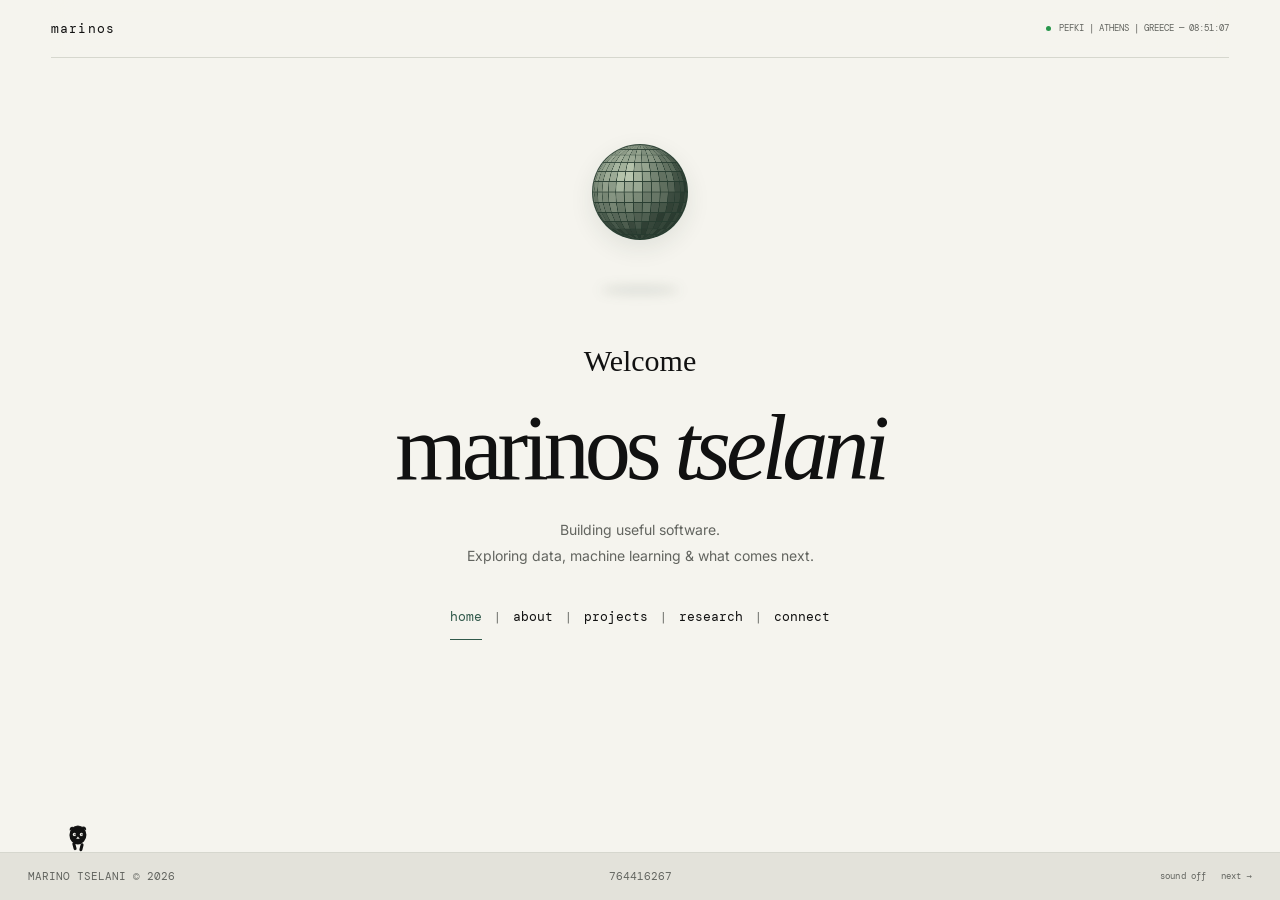
==== index.html @ a71590fc "Publish Marino portfolio website" ====
<!doctype html>
<html lang="en">
  <head>
    <meta charset="UTF-8" />
    <meta name="viewport" content="width=device-width, initial-scale=1.0" />
    <title>Marinos Tselani — Software, Data &amp; AI</title>
    <meta
      name="description"
      content="Marinos Tselani — Informatics and Computer Engineering graduate focused on software, data and AI."
    />

    <!-- External CSS -->
    <link rel="stylesheet" href="style.css" />

    <!-- External JS -->
    <script src="page-data.js" defer></script>
    <script src="page-router.js" defer></script>
    <script src="main.js" defer></script>
    <script src="home-archer.js" defer></script>
    <script src="disco-orb.js" defer></script>
    <script src="visitor-config.js" defer></script>
    <script src="visitor-map.js" defer></script>
    <script src="connect-globe.js" defer></script>
    <script src="globe-merge.js" defer></script>
  </head>

  <body class="welcome-home">
    <a class="skip-link" href="#main">Skip to content</a>
    <div class="page">
      <header class="topbar">
        <a class="logo logo-morph" href="index.html" aria-label="Marinos — home">
          <span class="logo-letters" aria-hidden="true"><span data-letter="m">m</span><span data-letter="a">a</span><span data-letter="r">r</span><span data-letter="i">i</span><span data-letter="n">n</span><span data-letter="o">o</span><span data-letter="s">s</span></span>
        </a>
        <svg class="home-archer" viewBox="0 0 64 58" aria-hidden="true" focusable="false">
          <g class="archer-figure" fill="none" stroke="currentColor" stroke-width="1.4" stroke-linecap="round" stroke-linejoin="round">
            <circle cx="20" cy="10" r="4" />
            <path d="M20 15 L20 34 M20 34 L11 57 M20 34 L29 57" />
            <g class="archer-aim">
              <path d="M20 24 L40 24" />
              <path class="archer-draw-arm" d="M20 23 L28 19 L39 24" />
              <path d="M39 10 Q52 24 39 38" />
              <path class="archer-string" d="M39 10 L39 24 L39 38" />
              <path class="archer-loaded-arrow" stroke-width="1" d="M31 24 H48 M45.5 22.5 L48 24 L45.5 25.5" />
            </g>
          </g>
        </svg>

        <div class="top-meta"><span class="local-time-dot" aria-hidden="true"></span><span>PEFKI | ATHENS | GREECE — <time class="athens-clock" aria-label="Local time in Athens">--:--:--</time></span></div>
      </header>

      <main id="main" class="page-content">
        <section class="welcome" aria-labelledby="welcome-title">
          <div class="welcome-orbit" aria-hidden="true">
            <div class="orb-drift">
              <span class="orb-wave"></span>
              <span class="orb-wave"></span>
              <span class="orb-wave"></span>
              <div class="orb-vibration"><div class="welcome-orb"></div></div>
            </div>
            <div class="orb-shadow"></div>
          </div>
          <p class="welcome-greeting"><span class="visually-hidden">Welcome</span><span class="welcome-word" lang="en" dir="auto" aria-hidden="true">Welcome</span></p>
          <h1 id="welcome-title"><span class="welcome-prefix">i am</span>marinos <em>tselani</em></h1>
          <p class="welcome-intro">Building useful software.<br />Exploring data, machine learning &amp; what comes next.</p>
          <nav class="welcome-links" aria-label="Main navigation">
            <a href="index.html" aria-current="page">home</a>
            <span class="nav-divider" aria-hidden="true">|</span>
            <a href="about.html">about</a>
            <span class="nav-divider" aria-hidden="true">|</span>
            <a href="work.html">projects</a>
            <span class="nav-divider" aria-hidden="true">|</span>
            <a href="research.html">research</a>
            <span class="nav-divider" aria-hidden="true">|</span>
            <a href="contact.html">connect</a>
          </nav>
        </section>
      </main>

      <footer class="site-footer">
        <div class="footer-side">Marino Tselani &copy; 2026</div>


        <div class="walker-track" aria-hidden="true">
          <div class="walker">
            <svg viewBox="0 0 30 30">
              <rect
                class="leg-a"
                x="9"
                y="21"
                width="3"
                height="8"
                rx="1.5"
                fill="var(--fg)"
              />
              <rect
                class="leg-b"
                x="18"
                y="21"
                width="3"
                height="8"
                rx="1.5"
                fill="var(--fg)"
              />
              <ellipse cx="15" cy="12.5" rx="8.5" ry="9.5" fill="var(--fg)" />
              <path d="M6.8 8 C6.2 4.8 9.2 2.8 12.2 5.4 Z" fill="var(--fg)" />
              <path
                d="M23.2 8 C23.8 4.8 20.8 2.8 17.8 5.4 Z"
                fill="var(--fg)"
              />
              <circle cx="11.5" cy="12" r="1.7" fill="var(--bg)" />
              <circle cx="18.5" cy="12" r="1.7" fill="var(--bg)" />
              <circle cx="11.5" cy="12" r=".65" fill="var(--fg)" />
              <circle cx="18.5" cy="12" r=".65" fill="var(--fg)" />
              <path d="M15 14 l-1.8 2.4 h3.6 z" fill="var(--bg)" />
            </svg>
          </div>
        </div>
      </footer>
    </div>
    <svg class="archer-flight" aria-hidden="true" focusable="false">
      <g class="archer-projectile" fill="none" stroke="currentColor" stroke-width=".85" stroke-linecap="round" stroke-linejoin="round" opacity="0">
        <path d="M-13 0 H0 M-3 -1.8 L0 0 L-3 1.8" />
      </g>
    </svg>
  </body>
</html>
---- style.css ----
@import url("https://fonts.googleapis.com/css2?family=DM+Mono:wght@300;400;500&family=Inter:wght@400;500;600&display=swap");

:root {
  --bg: #f5f5f1;
  --fg: #111;
  --muted: #777;
  --line: #d9d9d2;
  --accent: #111;
  --serif: Georgia, "Times New Roman", serif;
  --mono: "DM Mono", monospace;
  --sans: Inter, Arial, sans-serif;
}

* {
  box-sizing: border-box;
}
html {
  scroll-behavior: smooth;
}
body {
  margin: 0;
  background: var(--bg);
  color: var(--fg);
  font-family: var(--sans);
  font-size: 14px;
  line-height: 1.5;
  padding-bottom: 58px;
}
a {
  color: inherit;
  text-decoration: none;
}
button,
input {
  font: inherit;
}

.page {
  width: min(1440px, 100%);
  margin: auto;
  padding: 0 28px;
}

/* ---------- TOP BAR ---------- */
.topbar {
  position: sticky;
  top: 0;
  z-index: 20;
  display: grid;
  grid-template-columns: 1fr auto 1fr;
  align-items: center;
  min-height: 50px;
  border-bottom: 1px solid var(--line);
  background: rgba(245, 245, 241, 0.9);
  backdrop-filter: blur(12px);
}
.logo {
  font-family: var(--mono);
  font-size: 13px;
  letter-spacing: 0.08em;
  text-transform: lowercase;
}
.nav {
  display: flex;
  gap: 22px;
  justify-content: center;
}
.nav a {
  font-family: var(--mono);
  font-size: 11px;
  text-transform: lowercase;
  color: var(--muted);
  transition: color 0.2s ease;
}
.nav a:hover {
  color: var(--fg);
}
.top-meta {
  justify-self: end;
  font-family: var(--mono);
  font-size: 10px;
  color: var(--muted);
  text-transform: uppercase;
}

/* ---------- HOME / HERO ---------- */
.home {
  min-height: auto;
  display: grid;
  grid-template-rows: auto auto;
  padding-top: 40px;
  padding-bottom: 20px;
}
.hero {
  display: flex;
  flex-direction: column;
  justify-content: center;
  min-height: 38vh;
}
.kicker {
  font-family: var(--mono);
  font-size: 10px;
  text-transform: uppercase;
  letter-spacing: 0.12em;
  color: var(--muted);
  margin-bottom: 16px;
}
.hero h1 {
  margin: 0;
  font-family: var(--serif);
  font-size: clamp(48px, 8vw, 110px);
  line-height: 0.85;
  font-weight: 400;
  letter-spacing: -0.06em;
  max-width: 1000px;
}
.hero h1 span {
  display: block;
  font-style: italic;
  margin-left: 6vw;
}
.hero-bottom {
  display: grid;
  grid-template-columns: 1fr 1fr 1fr;
  gap: 20px;
  border-top: 1px solid var(--line);
  margin-top: 30px;
  padding-top: 12px;
}
.meta-label {
  display: block;
  font-family: var(--mono);
  font-size: 9px;
  text-transform: uppercase;
  color: var(--muted);
  margin-bottom: 4px;
}
.meta-value {
  font-size: 12px;
}

/* ---------- TICKER ---------- */
.ticker {
  overflow: hidden;
  border-top: 1px solid var(--line);
  border-bottom: 1px solid var(--line);
  white-space: nowrap;
}
.ticker-track {
  display: inline-flex;
  gap: 50px;
  padding: 8px 0;
  min-width: max-content;
  animation: ticker 28s linear infinite;
}
.ticker span {
  font-family: var(--mono);
  font-size: 10px;
  text-transform: uppercase;
  color: var(--muted);
}
@keyframes ticker {
  from {
    transform: translateX(0);
  }
  to {
    transform: translateX(-50%);
  }
}

/* ---------- SECTIONS ---------- */
section {
  border-bottom: 1px solid var(--line);
  padding: 50px 0;
}
.section-grid {
  display: grid;
  grid-template-columns: 140px 1fr;
  gap: 30px;
}
.section-index {
  font-family: var(--mono);
  font-size: 10px;
  color: var(--muted);
  text-transform: uppercase;
  position: sticky;
  top: 70px;
  align-self: start;
}
.section-title {
  margin: 0 0 30px;
  font-family: var(--serif);
  font-size: clamp(36px, 5vw, 64px);
  line-height: 0.95;
  font-weight: 400;
  letter-spacing: -0.04em;
}
.intro {
  max-width: 720px;
  font-size: 18px;
  line-height: 1.4;
}
.intro em {
  font-family: var(--serif);
}

/* ---------- ABOUT ---------- */
.about-copy {
  display: grid;
  grid-template-columns: 1.4fr 0.6fr;
  gap: 40px;
}
.about-copy p {
  margin: 0 0 16px;
  font-size: 15px;
  max-width: 650px;
}
.info-list {
  border-top: 1px solid var(--line);
}
.info-row {
  display: grid;
  grid-template-columns: 90px 1fr;
  gap: 15px;
  padding: 8px 0;
  border-bottom: 1px solid var(--line);
}
.info-row span:first-child {
  font-family: var(--mono);
  font-size: 10px;
  text-transform: uppercase;
  color: var(--muted);
}

/* ---------- PROJECTS ---------- */
.project-list {
  border-top: 1px solid var(--line);
}
.project {
  position: relative;
  display: grid;
  grid-template-columns: 50px 1fr 180px;
  gap: 15px;
  align-items: start;
  padding: 14px 0;
  border-bottom: 1px solid var(--line);
  transition: padding 0.25s ease;
}
.project:hover {
  padding-left: 10px;
  padding-right: 10px;
}
.project-number {
  font-family: var(--mono);
  font-size: 10px;
  color: var(--muted);
}
.project h3 {
  margin: 0 0 4px;
  font-family: var(--serif);
  font-size: 20px;
  font-weight: 400;
  letter-spacing: -0.01em;
}
.project p {
  margin: 0;
  max-width: 650px;
  color: var(--muted);
  font-size: 13px;
}
.project-tech {
  justify-self: end;
  font-family: var(--mono);
  font-size: 9px;
  line-height: 1.7;
  text-align: right;
  text-transform: uppercase;
  color: var(--muted);
}
.project-arrow {
  position: absolute;
  right: 0;
  top: 14px;
  opacity: 0;
  transform: translateX(-8px);
  transition: 0.25s ease;
}
.project:hover .project-arrow {
  opacity: 1;
  transform: translateX(0);
}

/* ---------- EXPERIENCE ---------- */
.timeline {
  border-top: 1px solid var(--line);
}
.job {
  display: grid;
  grid-template-columns: 130px 1fr;
  gap: 20px;
  padding: 16px 0;
  border-bottom: 1px solid var(--line);
}
.job-date {
  font-family: var(--mono);
  font-size: 10px;
  color: var(--muted);
}
.job h3 {
  margin: 0 0 2px;
  font-family: var(--serif);
  font-weight: 400;
  font-size: 20px;
}
.job .org {
  font-family: var(--mono);
  font-size: 10px;
  color: var(--muted);
  text-transform: uppercase;
}
.job p {
  margin: 6px 0 0;
  max-width: 650px;
  color: var(--muted);
  font-size: 13px;
}

/* ---------- RESEARCH ---------- */
.research {
  display: grid;
  grid-template-columns: 1fr 1fr;
  gap: 30px;
}
.big-quote {
  font-family: var(--serif);
  font-size: 24px;
  line-height: 1.2;
  letter-spacing: -0.02em;
}
.research p {
  color: var(--muted);
  max-width: 600px;
  margin-top: 0;
  font-size: 13px;
}
.paper {
  margin-top: 20px;
  padding-top: 12px;
  border-top: 1px solid var(--line);
}
.paper-title {
  font-family: var(--serif);
  font-size: 18px;
}
.paper-link {
  display: inline-block;
  margin-top: 8px;
  font-family: var(--mono);
  font-size: 10px;
  text-transform: uppercase;
  border-bottom: 1px solid var(--fg);
}

/* ---------- CONNECT ---------- */
.connect {
  min-height: auto;
  padding-top: 60px;
  padding-bottom: 40px;
  display: flex;
  flex-direction: column;
  justify-content: space-between;
}
.connect-title {
  font-family: var(--serif);
  font-size: clamp(48px, 8vw, 95px);
  line-height: 0.85;
  letter-spacing: -0.06em;
  font-weight: 400;
  max-width: 1000px;
  margin-bottom: 30px;
}
.connect-title em {
  display: block;
  margin-left: 6vw;
}
.links {
  display: flex;
  flex-wrap: wrap;
  gap: 20px;
  border-top: 1px solid var(--line);
  padding-top: 14px;
}
.links a {
  font-family: var(--mono);
  font-size: 11px;
  text-transform: uppercase;
  border-bottom: 1px solid transparent;
}
.links a:hover {
  border-color: var(--fg);
}

/* ---------- FOOTER ---------- */
footer {
  display: grid;
  grid-template-columns: 1fr 1fr 1fr;
  padding: 12px 0 20px;
  font-family: var(--mono);
  font-size: 9px;
  color: var(--muted);
  text-transform: uppercase;
}
footer div:nth-child(2) {
  text-align: center;
}
footer div:last-child {
  text-align: right;
}

/* ---------- FIXED WALKER FOOTER ---------- */
.site-footer {
  position: fixed;
  left: 0;
  right: 0;
  bottom: 0;
  z-index: 50;
  height: 50px;
  background: rgba(245, 245, 241, 0.94);
  backdrop-filter: blur(12px);
  border-top: 1px solid var(--line);
  display: grid;
  grid-template-columns: 1fr 1fr 1fr;
  align-items: center;
  padding: 0 28px;
  overflow: hidden;
}

.footer-side {
  font-family: var(--mono);
  font-size: 9px;
  color: var(--muted);
  text-transform: uppercase;
}
.footer-side.center {
  text-align: center;
}
.footer-side.right {
  text-align: right;
}

.walker-track {
  position: absolute;
  left: 0;
  right: 0;
  bottom: 0;
  height: 25px;
  pointer-events: none;
  overflow: hidden;
}

.walker {
  position: absolute;
  left: -45px;
  bottom: 1px;
  width: 26px;
  height: 26px;
  animation: walkAcross 26s linear infinite;
}

.walker svg {
  width: 100%;
  height: 100%;
  display: block;
  overflow: visible;
  transform-origin: 50% 100%;
  animation: walkerBob 1.52s ease-in-out infinite;
}

.walker .leg-a,
.walker .leg-b {
  transform-box: view-box;
  animation: walkerStride 1.52s cubic-bezier(.45, 0, .55, 1) infinite;
}
.walker .leg-a {
  transform-origin: 10.5px 21px;
}
.walker .leg-b {
  transform-origin: 19.5px 21px;
  animation-delay: -.76s;
}

@keyframes walkAcross {
  from { transform: translateX(0); }
  to { transform: translateX(calc(100vw + 80px)); }
}

/* Two soft rises per stride, with a little weight shifting between feet. */
@keyframes walkerBob {
  0%, 100% { transform: translateY(0) rotate(-1.5deg); }
  25% { transform: translateY(-.8px) rotate(0deg); }
  50% { transform: translateY(0) rotate(1.5deg); }
  75% { transform: translateY(-.8px) rotate(0deg); }
}

/* The returning foot lifts slightly; both legs meet the loop seamlessly. */
@keyframes walkerStride {
  0%, 100% { transform: translateY(0) rotate(-18deg); }
  25% { transform: translateY(0) rotate(0deg); }
  50% { transform: translateY(0) rotate(18deg); }
  75% { transform: translateY(-1.3px) rotate(0deg); }
}
/* ---------- REVEAL ---------- */
.js-reveal .reveal {
  opacity: 0;
  transform: translateY(20px);
  transition:
    opacity 0.6s ease,
    transform 0.6s ease;
}
.js-reveal .reveal.visible {
  opacity: 1;
  transform: none;
}

/* ---------- MOBILE RESPONSIVE ---------- */
@media (max-width: 800px) {
  body {
    padding-bottom: 60px;
  }
  .site-footer {
    height: 60px;
    padding: 0 18px;
    grid-template-columns: 1fr 1fr;
  }
  .footer-side.center {
    display: none;
  }
  .footer-side.right {
    text-align: right;
  }
  .walker-track {
    height: 24px;
  }
  .page {
    padding: 0 18px;
  }
  .topbar {
    grid-template-columns: 1fr auto;
  }
  .nav {
    display: none;
    position: absolute;
    top: 50px;
    left: 0;
    right: 0;
    background: var(--bg);
    border-bottom: 1px solid var(--line);
    padding: 16px;
    flex-direction: column;
    gap: 12px;
  }
  .nav.open {
    display: flex;
  }
  .top-meta {
    display: none;
  }
  .menu {
    display: block;
    border: 0;
    background: none;
    font-family: var(--mono);
    font-size: 14px;
  }
  .hero h1 {
    font-size: clamp(48px, 14vw, 80px);
  }
  .hero h1 span {
    margin-left: 8vw;
  }
  .hero-bottom {
    grid-template-columns: 1fr;
    gap: 12px;
  }
  section {
    padding: 40px 0;
  }
  .section-grid {
    grid-template-columns: 1fr;
    gap: 20px;
  }
  .section-index {
    position: static;
  }
  .section-title {
    margin-bottom: 25px;
  }
  .about-copy,
  .research {
    grid-template-columns: 1fr;
    gap: 25px;
  }
  .project {
    grid-template-columns: 35px 1fr;
  }
  .project-tech {
    grid-column: 2;
    justify-self: start;
    text-align: left;
  }
  .project-arrow {
    display: none;
  }
  .job {
    grid-template-columns: 1fr;
    gap: 6px;
  }
  .connect-title {
    font-size: clamp(48px, 14vw, 80px);
  }
  footer {
    grid-template-columns: 1fr;
    gap: 6px;
  }
  footer div {
    text-align: left !important;
  }
}

@media (min-width: 801px) {
  .menu {
    display: none;
  }
}

/* Editorial refinement */
:root { --bg: #f5f4ee; --muted: #62645f; --line: #d6d7ce; --accent: #31594b; }
::selection { background: #cbdac5; color: #111; }
:focus-visible { outline: 2px solid var(--accent); outline-offset: 5px; }
.skip-link { position: fixed; top: -80px; left: 20px; z-index: 100; padding: 12px; background: var(--fg); color: var(--bg); }
.skip-link:focus { top: 12px; }
.page { padding-inline: clamp(20px, 4vw, 64px); }
.topbar { min-height: 58px; background: rgba(245,244,238,.95); }
.nav a { padding-block: 14px; position: relative; }
.nav a[aria-current="page"] { color: var(--fg); }
.nav a[aria-current="page"]::after { content: ''; position: absolute; height: 3px; width: 3px; border-radius: 50%; background: var(--accent); bottom: 8px; left: 50%; }
section { scroll-margin-top: 82px; padding-block: 88px; }
.home { padding-block: 56px 30px; }
.hero { position: relative; min-height: 430px; padding-bottom: 25px; }
.hero h1 { font-size: clamp(80px, 11vw, 154px); line-height: .89; }
.hero h1 span { margin-top: 7px; }
.kicker { margin-bottom: 34px; }
.hero-note { position: absolute; right: 0; bottom: 28px; width: 32%; }
.availability { font: 10px var(--mono); text-transform: uppercase; letter-spacing: .05em; }
.availability i { display: inline-block; width: 6px; height: 6px; background: var(--accent); border-radius: 50%; margin-right: 7px; }
.hero-note p { font-size: clamp(18px, 2vw, 26px); line-height: 1.35; letter-spacing: -.04em; }
.hero-actions { display: flex; flex-wrap: wrap; gap: 16px; font: 10px var(--mono); }
.hero-actions a { border-bottom: 1px solid var(--line); padding-block: 8px; }
.hero-actions a:hover { border-color: var(--fg); }
.hero-bottom { margin-top: 12px; padding-top: 20px; }
.ticker-track { gap: 0; }
.ticker-track span { padding-right: 50px; }
.section-grid { grid-template-columns: 160px minmax(0,1fr); gap: 32px; }
.section-index { top: 95px; }
.section-title { font-size: clamp(44px, 6vw, 80px); margin-bottom: 40px; }
.about-copy { grid-template-columns: minmax(0,1.3fr) minmax(0,.7fr); }
.about-copy p.intro { font-size: 21px; line-height: 1.5; }
.about-copy p:not(.intro) { color: var(--muted); line-height: 1.8; }
.info-row { padding-block: 13px; font-size: 12px; }
.project { grid-template-columns: 36px minmax(0,1fr) 135px; padding-block: 27px; gap: 20px; transition: background .25s; }
.project:hover { padding: 27px 0; background: #eeeee5; }
.project h3 { font-family: var(--serif); font-size: clamp(24px, 2.6vw, 34px); font-weight: 400; line-height: 1.15; margin: 0 0 14px; letter-spacing: -.025em; }
.project p { color: var(--muted); font-size: 14px; line-height: 1.7; max-width: 540px; margin: 0; }
.project-tech { font: 10px/1.9 var(--mono); color: var(--muted); }
.repo-label { display: block; margin-top: 10px; color: var(--accent); font: 10px var(--mono); letter-spacing: 0; }
.big-quote { font-size: clamp(28px,3.2vw,42px); max-width: 450px; }
.research p { font-size: 14px; line-height: 1.8; }
.job { padding-block: 25px; }
.job h3 { font-size: 26px; }
.connect { padding-block: 75px 65px; }
.connect .section-index { position: static; margin-bottom: 36px; }
.connect-title { font-size: clamp(80px,12vw,160px); }
.links a { padding-block: 10px; }
.site-footer { height: 48px; padding: 0 28px; background: #e3e2da; }
body { padding-bottom: 48px; }
@media (max-width: 1000px) {
 .section-grid { grid-template-columns: 110px minmax(0,1fr); }
 .hero-note { width: 34%; }
 .top-meta { font-size: 8px; }
}
@media (max-width: 800px) {
 .nav { top: 58px; padding: 12px 20px; box-shadow: 0 18px 24px #1111110a; gap: 0; }
 .nav a { padding-block: 14px; }
 .nav a[aria-current="page"]::after { left: auto; right: 0; bottom: 50%; }
 .menu { min-width: 44px; min-height: 44px; cursor: pointer; }
 .home { padding-top: 34px; }
 .hero { min-height: 0; }
 .hero h1 { font-size: clamp(72px,16vw,120px); }
 .kicker { font-size: 9px; max-width: 270px; line-height: 1.8; margin-bottom: 24px; }
 .hero-note { position: static; width: 100%; margin-top: 38px; }
 .hero-note p { font-size: 22px; }
 .hero-note p br { display: none; }
 .hero-actions { gap: 24px; }
 .hero-bottom { grid-template-columns: 1fr 1fr; gap: 20px; }
 .hero-bottom > div:last-child { grid-column: 1 / -1; }
 section { padding-block: 56px; }
 .section-grid, .about-copy { grid-template-columns: minmax(0,1fr); }
 .section-grid { gap: 26px; }
 .project { grid-template-columns: 24px minmax(0,1fr); gap: 12px; }
 .project-tech { grid-column: 2; line-height: 1.8; }
 .project-tech br { display: none; }
 .project-tech br::after { content: ' / '; }
 .project-tech { display: flex; flex-wrap: wrap; gap: 6px 12px; }
 .site-footer { padding-inline: 20px; }
 .site-footer .footer-side.right { text-align: right !important; }
}
@media (prefers-reduced-motion: reduce) {
 html { scroll-behavior: auto; }
 *, *::before, *::after { animation: none !important; transition: none !important; }
 .js-reveal .reveal { opacity: 1; transform: none; }
 .walker { left: 46%; }
}

.project-tech span { display: block; }

/* Separate pages share a consistent shell. */
.page-content { min-height: calc(100svh - 114px); }
.page-content > section:first-child { border-bottom: 0; }
.page-content > .home { min-height: calc(100svh - 114px); display: flex; flex-direction: column; justify-content: center; }
.page-content > .home .hero { flex: 1; }
.page-content > .home .hero-bottom { margin-bottom: 14px; }
.page-content > .connect { min-height: calc(100svh - 114px); }
.page-content > #about { padding-bottom: 30px; }
.page-content > #experience { padding-top: 35px; }
@media (max-width: 800px) {
 .page-content > .home .hero { flex: none; }
 .page-content > .home { gap: 28px; }
 .page-content > .connect { justify-content: center; gap: 24px; }
 .page-content > .connect .section-index { margin-bottom: 0; }
}

/* The character walks on the footer's top border, above its content. */
.site-footer { overflow: visible; grid-template-columns: 1fr; padding-block: 0; text-align: center; }
.site-footer .footer-side { text-transform: none; }
.walker-track { top: auto; bottom: 100%; height: 36px; overflow: hidden; }
.walker { bottom: 0; width: 30px; height: 30px; }
body { padding-bottom: 84px; }

/* Quiet landing page: navigation, open space, and the walking footer. */
.visually-hidden {
  position: absolute; width: 1px; height: 1px; padding: 0; margin: -1px;
  overflow: hidden; clip-path: inset(50%); white-space: nowrap; border: 0;
}
body.minimal-home { padding-bottom: 48px; }
.minimal-home .page-content { min-height: calc(100svh - 114px); }

/* Centred welcome with a silent, idle orb. Audio reactivity can be added later. */
body.welcome-home { padding-bottom: 84px; }
.welcome-home .page-content { min-height: calc(100svh - 150px); display: grid; place-items: center; }
.welcome {
  position: relative; top: -56px; width: 100%; padding: 30px 0 36px; text-align: center;
  display: flex; flex-direction: column; align-items: center;
}
.welcome-eyebrow { margin: 2px 0 19px; font: 10px/1.8 var(--mono); letter-spacing: .13em; text-transform: uppercase; color: var(--muted); }
.welcome h1 { margin: 0; font: 400 clamp(46px, 7.2vw, 96px)/1.02 var(--serif); letter-spacing: -.055em; }
.welcome h1 em { font-weight: 400; }
.welcome-intro { margin: 22px 0 0; font-size: 14px; line-height: 1.85; color: var(--muted); max-width: 430px; }
.welcome-links { display: flex; justify-content: center; flex-wrap: wrap; gap: 10px 28px; margin-top: 26px; }
.welcome-links a { font: 11px/1.5 var(--mono); padding: 12px 0; border-bottom: 1px solid var(--line); transition: border-color .2s, color .2s; }
.welcome-links a:hover { color: var(--accent); border-color: var(--accent); }
.welcome-links span { display: inline-block; margin-left: 8px; }
.welcome-orbit { position: relative; top: -24px; width: min(320px, 100%); height: 230px; isolation: isolate; }
.orb-drift { position: absolute; left: 50%; top: 47%; width: 96px; height: 96px; margin: -48px 0 0 -48px; animation: orb-drift 7s ease-in-out infinite; }
.orb-vibration { width: 100%; height: 100%; animation: orb-vibration 2.8s ease-in-out infinite; }
.welcome-orb {
  width: 100%; height: 100%; border-radius: 50%;
  background: radial-gradient(ellipse at 30% 22%, #ffffffeb 0%, #e0e5dc 16%, #99aaa0 39%, #526960 62%, #233d33 83%, #172f26 100%);
  box-shadow: inset -9px -12px 17px #152c3940, inset 4px 3px 10px #ffffff8a, 0 8px 24px #22382d18;
  position: relative;
}
.welcome-orb::after { content: ''; position: absolute; inset: 8%; border-radius: 50%; background: radial-gradient(ellipse at 35% 18%, #fff9, transparent 46%); }
.orb-wave { position: absolute; inset: 0; border: 1px solid #506d5d; border-radius: 50%; opacity: 0; animation: orb-wave 4.8s ease-out infinite; z-index: -1; }
.orb-wave:nth-child(2) { animation-delay: -1.6s; }
.orb-wave:nth-child(3) { animation-delay: -3.2s; }
.orb-shadow { position: absolute; left: 50%; bottom: 20px; width: 80px; height: 8px; margin-left: -40px; border-radius: 50%; background: #344b3824; filter: blur(6px); animation: orb-shadow 7s ease-in-out infinite; }
@keyframes orb-drift {
  0%,100% { transform: translate(-7px, 4px); }
  35% { transform: translate(8px, -9px); }
  70% { transform: translate(3px, -2px); }
}
@keyframes orb-vibration {
  0%,100% { transform: scale(1); }
  43% { transform: translate(.7px,-.5px) scale(1.025); }
  50% { transform: translate(-.7px,.5px) scale(1.015); }
  58% { transform: translate(.5px,0) scale(1.025); }
}
@keyframes orb-wave {
  0% { transform: scale(.85); opacity: 0; }
  18% { opacity: .22; }
  100% { transform: scale(2.5); opacity: 0; }
}
@keyframes orb-shadow {
  0%,100% { transform: scaleX(1); opacity: .8; }
  35% { transform: scaleX(.8); opacity: .45; }
  70% { transform: scaleX(.9); opacity: .65; }
}
@media (max-width: 480px) {
  .welcome { top: -28px; padding-top: 15px; }
  .welcome-orbit { top: -16px; height: 200px; }
  .orb-drift { width: 80px; height: 80px; margin: -40px 0 0 -40px; }
  .welcome-eyebrow { font-size: 9px; letter-spacing: .08em; }
  .welcome-intro { font-size: 13px; }
  .welcome-links { gap: 10px 22px; }
}
@media (prefers-reduced-motion: reduce) {
  .orb-wave { opacity: .12; transform: scale(1.65); }
  .orb-wave:nth-child(2), .orb-wave:nth-child(3) { display: none; }
}

/* A quiet multilingual greeting with a stable footprint between languages. */
.welcome-greeting {
  margin: 2px 0 19px;
  min-height: 42px;
  width: 100%;
  font: 400 clamp(22px, 4.5vw, 30px)/1.4 var(--serif);
  color: var(--fg);
}
.welcome-word {
  display: inline-block;
  opacity: 1;
  transform: translateY(0);
  transition: opacity 350ms ease, transform 350ms ease;
}
.welcome-word.is-changing { opacity: 0; transform: translateY(5px); }
/* Home navigation lives beneath the introduction. */
.welcome-home .topbar { grid-template-columns: 1fr auto; }
.welcome-home .welcome-links { align-items: center; flex-wrap: nowrap; gap: clamp(4px, 1.3vw, 12px); }
.welcome-home .welcome-links a { font-size: clamp(9px, 2.4vw, 11px); border-bottom-color: transparent; }
.welcome-home .welcome-links a:hover,
.welcome-home .welcome-links a[aria-current="page"] { color: var(--accent); border-bottom-color: var(--accent); }
.welcome-home .welcome-links .nav-divider { margin: 0; color: var(--muted); font: 11px/1 var(--mono); }
.welcome-prefix { display: inline-block; width: 2em; margin-right: .45em; overflow: hidden; vertical-align: baseline; font-size: .45em; letter-spacing: -.025em; white-space: nowrap; animation: welcome-prefix-fade 2s ease-in-out 4s forwards; }
@media (max-width: 480px) {
  .welcome h1 { font-size: clamp(30px, 8.5vw, 40px); }
}
@keyframes welcome-prefix-fade {
  from { opacity: 1; width: 2em; margin-right: .45em; }
  to { opacity: 0; width: 0; margin-right: 0; }
}

/* The footer companion pauses, blinks, and looks in his walking direction. */
.walker.walker-behavior { left: 0; animation: none; will-change: transform; }
.walker-behavior svg,
.walker-behavior .leg-a,
.walker-behavior .leg-b { animation: none; transition: none; }
.walker-behavior.is-resting svg,
.walker-behavior.is-resting .leg-a,
.walker-behavior.is-resting .leg-b { animation: none; transform: none; }
.walker-behavior circle { transform-box: fill-box; transform-origin: center; }
.walker-behavior circle[r=".65"] { translate: .6px 0; transition: translate .35s ease; }
.walker-behavior.is-facing-left circle[r=".65"] { translate: -.6px 0; }
.walker-behavior.is-blinking circle { animation: walkerBlink .22s ease-in-out; }
@keyframes walkerBlink {
  0%, 100% { transform: scaleY(1); }
  45%, 55% { transform: scaleY(.08); }
}
/* Home-only: a, i and o become the archer; the remaining letters close to mrns. */
.logo-morph { position: relative; width: 4.9em; height: 24px; display: flex; align-items: center; overflow: visible; }
.logo-letters { display: flex; letter-spacing: 0; }
.logo-letters > span { display: inline-block; width: .7em; flex: none; }
.home-archer { position: absolute; left: 64px; bottom: -1px; width: 48px; height: 43.5px; overflow: visible; pointer-events: none; color: var(--fg); }
.archer-figure { opacity: 0; transition: opacity .75s ease; }
.archer-loaded-arrow { opacity: 0; }
.letters-merging .logo-letters > :is([data-letter="a"], [data-letter="i"], [data-letter="o"]) { animation: logo-letter-merge 1.8s cubic-bezier(.4, 0, .2, 1) forwards; }
.logo-letters > :is([data-letter="r"], [data-letter="n"], [data-letter="s"]) { transition: transform 1s ease-in-out; }
.archer-ready [data-letter="r"] { transform: translateX(-.7em); }
.archer-ready [data-letter="n"] { transform: translateX(-1.4em); }
.archer-ready [data-letter="s"] { transform: translateX(-2.1em); }
.archer-ready .archer-figure { opacity: 1; }
.archer-flight { position: fixed; inset: 0; width: 100%; height: 100%; z-index: 55; pointer-events: none; overflow: hidden; color: var(--fg); }
@keyframes logo-letter-merge {
  0% { transform: translate(0, 0); opacity: 1; }
  75% { transform: translate(var(--merge-x), var(--merge-y)); opacity: 1; }
  100% { transform: translate(var(--merge-x), var(--merge-y)) scale(.65); opacity: 0; }
}
@media (prefers-reduced-motion: reduce) {
  .home-archer, .archer-flight { display: none; }
  .logo-letters > span { transform: none !important; opacity: 1 !important; }
}
/* Quiet, keyboard-accessible music control alongside the footer credit. */
.site-footer.has-music { grid-template-columns: 1fr auto; gap: 16px; text-align: left; }
.sound-toggle {
  appearance: none;
  border: 0;
  padding: 12px 0 12px 12px;
  background: transparent;
  color: var(--muted);
  font: 10px/1.4 var(--mono);
  letter-spacing: .02em;
  cursor: pointer;
  min-height: 44px;
  transition: color .2s ease;
}
.sound-toggle:hover, .sound-toggle[aria-pressed="true"] { color: var(--fg); }
.sound-toggle:focus-visible { outline: 1px solid var(--fg); outline-offset: 3px; border-radius: 2px; }

/* Live bass and amplitude from the music analyser drive the orb and its rings. */
.welcome-orbit { --music-bass: 0; --music-level: 0; --music-kick: 0; --music-shimmer: 0; }
.welcome-orb { transform: scale(1); transition: transform .35s ease; }
.is-sound-reactive .orb-vibration { animation-play-state: paused; }
.is-sound-reactive .welcome-orb {
  transform: scale(calc(1 + var(--music-bass) * .24 + var(--music-kick) * .09));
  transition: none;
}
.is-sound-reactive .orb-wave { animation: none; opacity: 0; }
.music-ripple {
  position: absolute;
  inset: 0;
  border: 1px solid #506d5d;
  border-radius: 50%;
  opacity: 0;
  pointer-events: none;
  z-index: -1;
}
@media (prefers-reduced-motion: reduce) {
  .music-ripple { display: none; }
}
@media (prefers-reduced-motion: reduce) {
  .welcome-orb { transform: none !important; transition: none; }
}

/* High percussion gently shifts the existing reflection instead of flashing. */
.is-sound-reactive .welcome-orb::after {
  transform: translateY(calc(var(--music-shimmer) * -1.5px));
  opacity: calc(.82 + var(--music-shimmer) * .18);
}
@media (prefers-reduced-motion: reduce) {
  .is-sound-reactive .welcome-orb::after { transform: none; opacity: 1; }
}
/* A small companion follows the viewport perimeter, outside the reading column. */
.welcome-orbit.orb-companion {
  position: fixed; inset: 90px auto auto 14px; width: 40px; height: 40px;
  z-index: 40; opacity: .65; pointer-events: none;
  animation: companion-travel 90s linear infinite;
}
.orb-companion .orb-drift { top: 0; left: 0; margin: 0; width: 40px; height: 40px; animation: none; }
.orb-companion .orb-shadow { display: none; }
.orb-companion .music-ripple { border-color: #506d5d70; }
@keyframes companion-travel {
  0%, 100% { transform: translate(0, 0); }
  24% { transform: translate(0, calc(100dvh - 190px)); }
  26% { transform: translate(12px, calc(100dvh - 178px)); }
  49% { transform: translate(calc(100vw - 80px), calc(100dvh - 178px)); }
  51% { transform: translate(calc(100vw - 68px), calc(100dvh - 190px)); }
  74% { transform: translate(calc(100vw - 68px), 0); }
  76% { transform: translate(calc(100vw - 80px), -12px); }
  98% { transform: translate(12px, -12px); }
}
@media (max-width: 800px), (prefers-reduced-motion: reduce) {
  .welcome-orbit.orb-companion { animation: none; inset: auto 14px 66px auto; width: 32px; height: 32px; opacity: .45; }
  .orb-companion .orb-drift { width: 32px; height: 32px; }
  .orb-companion .music-ripple, .orb-companion .orb-wave { display: none; }
}

/* Minimal scrollbars retain native dragging, wheel, touch, and keyboard input. */
html {
  scrollbar-width: thin;
  scrollbar-color: #8b998c transparent;
}
::-webkit-scrollbar { width: 5px; height: 5px; }
::-webkit-scrollbar-track { background: transparent; }
::-webkit-scrollbar-thumb {
  background: #8b998c;
  border-radius: 999px;
}
::-webkit-scrollbar-thumb:hover { background: #526960; }
::-webkit-scrollbar-button { display: none; width: 0; height: 0; }
::-webkit-scrollbar-corner { background: transparent; }
@media (forced-colors: active) {
  html { scrollbar-color: auto; }
}

.music-controls { display: flex; align-items: center; gap: 14px; }
.music-controls .sound-toggle { padding-inline: 0; }
.next-track { font-size: 9px; }
.next-track:disabled { opacity: .35; cursor: default; }

.music-status:not([hidden]) {
  position: absolute; right: 20px; bottom: calc(100% + 8px);
  max-width: min(340px, calc(100vw - 40px)); padding: 8px 12px;
  color: var(--fg); background: var(--bg); border: 1px solid var(--line);
  font: 10px/1.5 var(--mono); text-align: left;
}

/* Uppercase footer with a quiet, continuously updating seconds counter. */
.site-footer .footer-side, .footer-counter { text-transform: uppercase; }
.site-footer .sound-toggle { text-transform: none; }
.site-footer.has-counter { grid-template-columns: 1fr auto 1fr; gap: 16px; }
.has-counter .footer-side { grid-column: 1; grid-row: 1; }
.has-counter .music-controls { grid-column: 3; grid-row: 1; justify-self: end; }
.footer-counter {
  grid-column: 2; grid-row: 1;
  color: var(--muted); font: 9px/1.4 var(--mono);
  font-variant-numeric: tabular-nums; white-space: nowrap;
}
@media (max-width: 640px) {
  .site-footer.has-counter { height: 72px; grid-template-columns: 1fr auto; grid-template-rows: 44px 22px; gap: 0 12px; }
  .has-counter .music-controls { grid-column: 2; }
  .footer-counter { grid-column: 1 / -1; grid-row: 2; justify-self: center; font-size: 8px; }
  body { padding-bottom: 108px; }
  .welcome-orbit.orb-companion { bottom: 90px; }
}

/* Speaker-like expansion stays centered; the roaming companion is subtler. */
.is-sound-reactive .welcome-orb { transform-origin: 50% 50%; }
.is-sound-reactive.orb-companion .welcome-orb {
  transform: scale(calc(1 + var(--music-bass) * .14 + var(--music-kick) * .05));
}
@media (prefers-reduced-motion: reduce) {
  .is-sound-reactive.orb-companion .welcome-orb { transform: none; }
}

/* Mid/high halo experiment: remove this block to hide only the new halo. */
.music-halo {
  position: absolute; width: 180%; height: 180%; left: -40%; top: -40%;
  pointer-events: none; overflow: visible; z-index: 0;
  fill: none; stroke: #506d5d; stroke-width: 1.1;
  stroke-linecap: round; stroke-linejoin: round;
  opacity: 0; transition: opacity .4s ease;
}
.is-sound-reactive .music-halo { opacity: calc(.12 + var(--halo-energy, 0) * .25); }
.is-sound-reactive.orb-companion .music-halo { opacity: calc(.10 + var(--halo-energy, 0) * .18); }
@media (prefers-reduced-motion: reduce) {
  .music-halo { display: none; }
}

/* Keep the halo behind the solid orb, following the same bass expansion. */
.orb-vibration { position: relative; isolation: isolate; }
.welcome-orb { z-index: 1; }
.is-sound-reactive .music-halo {
  transform: scale(calc(1 + var(--music-bass) * .24 + var(--music-kick) * .09));
}
.is-sound-reactive.orb-companion .music-halo {
  transform: scale(calc(1 + var(--music-bass) * .14 + var(--music-kick) * .05));
}

/* Athens local time with a soft, muted green status light. */
.top-meta { display: inline-flex; align-items: center; gap: 8px; white-space: nowrap; }
.athens-clock { font-variant-numeric: tabular-nums; }
.local-time-dot {
  width: 5px; height: 5px; flex: 0 0 5px; border-radius: 50%;
  background: #27964b; animation: local-time-blink 2.4s ease-in-out infinite;
}
@keyframes local-time-blink { 0%, 100% { opacity: 1; } 50% { opacity: .25; } }
@media (max-width: 800px) {
  .topbar { grid-template-columns: auto 1fr auto; gap: 10px; }
  .welcome-home .topbar { grid-template-columns: auto 1fr; }
  .top-meta { font-size: 7px; gap: 5px; }
}
@media (prefers-reduced-motion: reduce) { .local-time-dot { animation: none; } }

/* BEGIN EXPERIMENTAL ORB DESIGN — remove this block to restore the original sphere. */
.welcome-orb {
  border-radius: calc(49% + var(--music-kick, 0) * 1%) 51% 49% 51% / 51% 49% calc(51% - var(--music-kick, 0) * 1%) 49%;
  background: radial-gradient(ellipse at 30% 22%, #f2f4e9 0%, #d7dfce 16%, #9eafa0 39%, #607969 62%, #304c3d 83%, #243d31 100%);
  box-shadow: inset -8px -10px 17px #18332638, inset 4px 3px 12px #ffffff75, 0 8px 24px #22382d18;
}
.welcome-orb::before {
  content: ''; position: absolute; inset: 0; border-radius: inherit;
  pointer-events: none; opacity: .065; mix-blend-mode: soft-light;
  background-image: url("data:image/svg+xml,%3Csvg xmlns='http://www.w3.org/2000/svg' width='128' height='128' viewBox='0 0 128 128'%3E%3Cfilter id='grain'%3E%3CfeTurbulence type='fractalNoise' baseFrequency='.82' numOctaves='3' stitchTiles='stitch'/%3E%3C/filter%3E%3Crect width='100%25' height='100%25' filter='url(%23grain)' opacity='.7'/%3E%3C/svg%3E");
  background-size: 96px 96px;
}
.welcome-orb::after {
  inset: 8%; border-radius: inherit; pointer-events: none;
  background: radial-gradient(ellipse at 35% 18%, #ffffff75, transparent 48%);
}
@media (prefers-reduced-motion: reduce) {
  .welcome-orb { border-radius: 49% 51% 49% 51% / 51% 49% 51% 49%; }
}
/* END EXPERIMENTAL ORB DESIGN */

.footer-counter { opacity: 1; transition: opacity 220ms ease; }
.footer-counter.is-fading { opacity: 0; }
@media (prefers-reduced-motion: reduce) { .footer-counter { transition: none; } }

/* The footer companion speaks while resting; its bubble stays inside the viewport. */
.character-speech {
  position: absolute; bottom: calc(100% + 43px); left: 12px;
  width: max-content; max-width: min(260px, calc(100vw - 24px));
  padding: 9px 12px; border: 1px solid var(--line); border-radius: 8px;
  background: var(--bg); color: var(--muted); font: 10px/1.5 var(--mono);
  text-align: left; text-transform: none; pointer-events: none;
  opacity: 0; visibility: hidden; transform: translateY(3px);
  transition: opacity 250ms ease, transform 250ms ease, visibility 250ms;
}
.character-speech::after {
  content: ''; position: absolute; top: calc(100% - 4px); left: var(--speech-tail, 50%);
  width: 7px; height: 7px; background: var(--bg);
  border-right: 1px solid var(--line); border-bottom: 1px solid var(--line);
  transform: translateX(-50%) rotate(45deg);
}
.character-speech.is-visible { opacity: 1; visibility: visible; transform: translateY(0); }
@media (prefers-reduced-motion: reduce) { .character-speech { transition: none; transform: none; } }

/* Footer-style speech with a stable layout and a typewriter cursor. */
.character-speech { display: grid; font: 9px/1.5 var(--mono); text-transform: uppercase; }
.speech-layout, .speech-copy { grid-area: 1 / 1; overflow-wrap: anywhere; }
.speech-layout { visibility: hidden; }
.speech-cursor { display: inline-block; width: 1ch; color: var(--fg); animation: speech-caret 1s step-end infinite; }
@keyframes speech-caret { 0%, 100% { opacity: 1; } 50% { opacity: 0; } }
@media (prefers-reduced-motion: reduce) { .speech-cursor { animation: none; } }

/* Pixel speech bubble: square-step outline, block tail and bitmap-style lettering. */
.character-speech {
  padding: 7px 9px; border: 0; border-radius: 0;
  font-family: var(--mono); font-size: 9px; font-weight: 500; line-height: 1.4;
  color: #526454;
  box-shadow: -2px 0 0 #849080, 2px 0 0 #849080,
    0 -2px 0 #849080, 0 2px 0 #849080;
}
.character-speech::after {
  top: 100%; width: 8px; height: 6px;
  border: 0; background: #849080;
  transform: translateX(-50%);
  clip-path: polygon(0 0, 100% 0, 100% 50%, 80% 50%, 80% 75%, 60% 75%, 60% 100%, 40% 100%, 40% 75%, 20% 75%, 20% 50%, 0 50%);
}
.character-speech .speech-cursor {
  width: 1px; height: 7px; margin-left: 1px;
  font-size: 0; vertical-align: baseline; background: currentColor;
}
/* Pixel-cloud speech: stepped puffs with the compact footer lettering. */
.character-speech {
  background: transparent; border: 0; border-radius: 0; box-shadow: none;
  padding: 9px 13px; isolation: isolate;
}
.character-speech::before {
  content: ''; position: absolute; inset: -5px -4px; z-index: -1;
  pointer-events: none;
  background: url("data:image/svg+xml,%3Csvg xmlns='http://www.w3.org/2000/svg' viewBox='-1 -1 66 34' preserveAspectRatio='none'%3E%3Cpath d='M0 [base64]' fill='%23f5f4ee' stroke='%23849080' stroke-width='1' vector-effect='non-scaling-stroke' stroke-linejoin='round'/%3E%3C/svg%3E") center / 100% 100% no-repeat;
}
.character-speech::after { top: calc(100% + 3px); }

.character-speech .speech-cursor { color: inherit; animation-duration: 1.2s; }
.character-speech.is-typing .speech-cursor { animation: none; opacity: 1; }

/* BEGIN DISCO ORB — remove with disco-orb.js to restore the softer green design. */
.welcome-orb.disco-orb {
  border-radius: 50%; background: #283d31;
  box-shadow: 0 8px 24px #22382d18;
}
.disco-surface { display: block; width: 100%; height: 100%; border-radius: 50%; }
.welcome-orb.disco-orb::before { display: none; }
.welcome-orb.disco-orb::after {
  inset: 0; border-radius: 50%; opacity: .45;
  background: radial-gradient(ellipse at 30% 22%, #f5f7e521, transparent 45%);
  box-shadow: inset -5px -7px 12px #10291e35, inset 1px 1px 3px #ecf0df40;
}
/* END DISCO ORB */

/* Connect directory */
.connect-directory {
  display: grid;
  grid-template-columns: repeat(3, minmax(0, 1fr));
  gap: clamp(24px, 5vw, 80px);
  width: 100%;
  margin-top: 36px;
}
.connect-group { min-width: 0; padding: 0; border-bottom: 0; }
.connect-group h2 {
  margin: 0 0 16px;
  font-family: var(--mono);
  font-size: 10px;
  font-weight: 400;
  letter-spacing: .12em;
  text-transform: uppercase;
  color: var(--muted);
}
.connect-group ul { list-style: none; padding: 0; margin: 0; }
.connect-group li { border-top: 1px solid var(--line); }
.connect-option {
  display: flex;
  align-items: center;
  justify-content: space-between;
  gap: 12px;
  min-height: 48px;
  padding: 12px 0;
  font-family: var(--mono);
  font-size: 12px;
  line-height: 1.5;
  text-decoration: none;
}
.connect-option small { margin-left: 5px; font-size: 9px; color: var(--muted); }
.connect-option.is-unavailable { color: var(--muted); }
.connect-option.is-unavailable > span:last-child { opacity: .45; }
a.connect-option { transition: color .2s ease; }
a.connect-option > span:last-child { transition: transform .2s ease; }
a.connect-option:hover { color: var(--accent); }
a.connect-option:hover > span:last-child { transform: translate(2px, -2px); }
a.connect-option:focus-visible { outline: 1px solid var(--accent); outline-offset: 4px; }
@media (max-width: 640px) {
  .connect-directory { grid-template-columns: 1fr; gap: 30px; margin-top: 12px; }
  .connect-group h2 { margin-bottom: 12px; }
}
@media (prefers-reduced-motion: reduce) {
  a.connect-option, a.connect-option > span:last-child { transition: none; }
}

/* Rotating vector globe on Connect. */
.page-content > .connect { justify-content: flex-start; gap: 0; padding-top: 40px; }
.connect .section-index { margin-bottom: 0; }
.connect-globe { width: clamp(238px, 32.3vw, 391px); max-width: 100%; margin: 12px auto 28px; color: var(--accent); }
.connect-globe svg { display: block; width: 100%; height: auto; overflow: visible; }
.connect .connect-directory { margin-top: 16px; }
@media (max-width: 640px) { .connect-globe { margin-block: 44px 48px; } }

/* The globe borrows the companion's live bass and percussion during fusion. */
.connect-globe { position: relative; isolation: isolate; }
.connect-globe > svg:first-child {
  transform: scale(calc(1 + var(--merge-bass, 0) * .32 + var(--merge-kick, 0) * .2));
  transition: filter .5s ease;
}
.connect-globe.is-orb-merged > svg:first-child { filter: drop-shadow(0 0 12px #31594b38); }
.connect-globe .globe-merge-halo {
  position: absolute; width: 157.5%; height: 157.5%; left: -28.75%; top: -28.75%;
  fill: none; stroke: currentColor; stroke-width: .6; opacity: 0;
  pointer-events: none; z-index: -1;
  transform: scale(calc(1 + var(--merge-bass, 0) * .4 + var(--merge-kick, 0) * .6));
  transition: opacity .35s;
}
.connect-globe.is-orb-merged .globe-merge-halo { opacity: .35; }
.globe-merge-ring {
  position: absolute; inset: 6.25%; border: 1px solid currentColor;
  border-radius: 50%; pointer-events: none; z-index: -1;
}

/* Keep the Connect directory in view above the fixed footer. */
@media (min-width: 641px) {
  .page-content:has(> .connect),
  .page-content > .connect { min-height: calc(100svh - 142px); }
  .page-content > .connect { padding-block: 64px 16px; }
  .connect-globe {
    width: min(clamp(238px, 32.3vw, 391px), max(153px, calc(85svh - 348.5px)));
    flex: 0 0 auto;
    margin-block: 36px 40px;
  }
  .connect .connect-directory { margin-top: 0; }
  .connect-group h2 { margin-bottom: 12px; }
  .connect-option { min-height: 44px; padding-block: 10px; }
}
/* Centered heading types once each time Connect opens. */
.connect .connect-heading {
  font-size: 15px;
  align-self: center;
  width: 7ch;
  margin: 0;
  font-weight: 400;
  line-height: 1.5;
}
.connect-typing {
  display: block;
  box-sizing: content-box;
  width: 7ch;
  overflow: hidden;
  white-space: nowrap;
  border-right: 1px solid transparent;
  animation: none;
}
@keyframes connect-type {
  from { width: 0; }
  to { width: 7ch; }
}
@keyframes connect-caret {
  0%, 100% { border-right-color: transparent; }
  50% { border-right-color: currentColor; }
}
@media (prefers-reduced-motion: reduce) {
  .connect-typing { animation: none; width: 7ch; border-right-color: transparent; }
}
/* Visitor summary uses the existing gap below the globe. */
.visitor-map-info { align-self: center; text-align: center; margin: -30px 0 8px; }
.visitor-map-status, .visitor-map-note { margin: 0; font: 9px/1.5 var(--mono); color: var(--muted); }
.visitor-map-status::before { content: ''; display: inline-block; width: 5px; height: 5px; border-radius: 50%; background: #b77535; margin-right: 6px; }
.visitor-map-note { font-size: 8px; opacity: .8; }
.visitor-demo-controls { display: flex; justify-content: center; flex-wrap: wrap; gap: 4px 14px; margin-top: 5px; }
.visitor-demo-controls[hidden] { display: none; }
.visitor-demo-controls button { padding: 4px 0; border: 0; border-bottom: 1px solid var(--line); background: transparent; color: var(--muted); cursor: pointer; font: 9px/1.5 var(--mono); }
.visitor-demo-controls button:hover { color: var(--fg); border-color: currentColor; }
.visitor-demo-controls button:focus-visible { outline: 1px solid var(--accent); outline-offset: 3px; }
.globe-visitor { cursor: help; }
.globe-visitor-label { opacity: 0; pointer-events: none; font: 5px var(--mono); paint-order: stroke; stroke: var(--bg); stroke-width: 2px; stroke-linejoin: round; }
.globe-visitor:hover .globe-visitor-label { opacity: 1; }
.visitor-location-details { margin-top: 4px; font: 9px/1.6 var(--mono); color: var(--muted); }
.visitor-location-details summary { cursor: pointer; }
.visitor-location-details p { margin: 5px 0; }
.visitor-location-list { list-style: none; padding: 0; margin: 4px 0; max-height: 130px; overflow-y: auto; }
.visitor-location-list:empty::after { content: 'No visitor locations to show'; }
/* About: quiet typography, open columns, and parallel background timelines. */
.about-page {
  max-width: 1080px;
  margin-inline: auto;
  font-family: var(--mono);
  text-align: left;
}
.about-page .section-grid {
  grid-template-columns: minmax(0, 1fr);
  gap: 0;
}
.about-page #about {
  padding-block: 64px 44px;
}
.about-page .section-title {
  margin: 0 0 36px;
  font: 400 15px/1.5 var(--mono);
  letter-spacing: .08em;
  text-transform: uppercase;
  text-align: center;
}
.about-page .about-copy {
  grid-template-columns: minmax(0, 1.65fr) minmax(250px, 1fr);
  gap: clamp(48px, 8vw, 112px);
  align-items: start;
}
.about-page .about-copy p,
.about-page .about-copy p.intro {
  font-family: var(--sans);
  max-width: none;
  margin: 0 0 22px;
  font-size: 15px;
  line-height: 1.85;
  color: var(--fg);
}
.about-page .intro em {
  font-family: inherit;
  font-style: normal;
  font-weight: 500;
}
.about-page .about-copy p:last-child {
  margin-bottom: 0;
}
.about-page .info-list {
  border: 0;
}
.about-page .info-row {
  grid-template-columns: 86px minmax(0, 1fr);
  gap: 16px;
  padding: 0 0 24px;
  border: 0;
  font-size: 13px;
  line-height: 1.8;
}
.about-page .info-row span:first-child {
  font-size: 11px;
  line-height: 2.1;
  text-transform: uppercase;
  letter-spacing: .04em;
}
.about-page #experience {
  padding-block: 36px 64px;
  border: 0;
}
.about-page .background-timelines {
  display: grid;
  grid-template-columns: repeat(2, minmax(0, 1fr));
  gap: clamp(48px, 8vw, 112px);
}
.about-page .background-column {
  min-width: 0;
}
.about-page .timeline {
  border-top: 0;
  border-left: 1px solid var(--line);
  margin-left: 4px;
}
.about-page .job {
  position: relative;
  grid-template-columns: minmax(0, 1fr);
  gap: 16px;
  padding: 0 0 16px 24px;
  border: 0;
}
.about-page .job::before {
  content: '';
  position: absolute;
  top: 6px;
  left: -3px;
  width: 5px;
  height: 5px;
  border-radius: 50%;
  background: var(--fg);
}
.about-page .job-date {
  font: 400 12px/1.7 var(--mono);
}
.about-page .job h3 {
  margin: 0 0 10px;
  font: 500 15px/1.7 var(--mono);
  text-align: center;
}
.about-page .job .org {
  font: 400 12px/1.8 var(--mono);
  text-transform: none;
}
.about-page .job p {
  font-family: var(--sans);
  max-width: none;
  margin: 12px 0 0;
  font-size: 14px;
  line-height: 1.85;
  color: var(--fg);
}
@media (max-width: 800px) {
  .about-page #about {
    padding-block: 40px 32px;
  }
  .about-page .section-title {
    margin-bottom: 28px;
  }
  .about-page .about-copy,
  .about-page .background-timelines {
    grid-template-columns: minmax(0, 1fr);
    gap: 40px;
  }
  .about-page #experience {
    padding-block: 24px 44px;
  }
  .about-page .info-row:last-child {
    padding-bottom: 0;
  }
}

/* Keep the compact page headings; content uses its original styles. */
.detail-page {
  max-width: 1080px;
  margin-inline: auto;
  text-align: left;
}
.detail-page > section {
  padding-block: 64px;
  border: 0;
}
.detail-page .section-grid {
  grid-template-columns: minmax(0, 1fr);
  gap: 0;
}
.detail-page .section-title {
  margin: 0 0 36px;
  font: 400 15px/1.5 var(--mono);
  letter-spacing: .08em;
  text-transform: uppercase;
  text-align: center;
}
@media (max-width: 800px) {
  .detail-page > section {
    padding-block: 40px 44px;
  }
  .detail-page .section-title {
    margin-bottom: 28px;
  }
}

@media (min-width: 641px) and (max-width: 800px) {
  .page-content > .connect { padding-top: 40px; }
}

/* Main page headings share Connect's typing and cursor timing. */
.about-page .typing-heading,
.detail-page .typing-heading {
  --heading-width: calc(var(--heading-characters) * (1ch + .08em));
  width: var(--heading-width);
  margin-inline: auto;
}
.heading-typing {
  display: block;
  box-sizing: content-box;
  width: var(--heading-width);
  overflow: hidden;
  white-space: nowrap;
  text-align: left;
  border-right: 1px solid transparent;
  animation: none;
}
@keyframes page-heading-type {
  from { width: 0; }
  to { width: var(--heading-width); }
}
@media (prefers-reduced-motion: reduce) {
  .heading-typing {
    animation: none;
    width: var(--heading-width);
    border-right-color: transparent;
  }
}
/* About-only CV download sits beneath the location, outside the header. */
.cv-download {
  position: fixed;
  right: calc(max(0px, (100vw - 1440px) / 2) + clamp(20px, 4vw, 64px));
  top: 74px;
  z-index: 45;
  display: inline-flex;
  align-items: center;
  justify-content: center;
  gap: 20px;
  min-height: 48px;
  padding: 12px 20px;
  border: 1px solid var(--fg);
  border-radius: 999px;
  background: var(--bg);
  color: var(--fg);
  box-shadow: 0 4px 18px #11111112;
  font: 400 12px/1.5 var(--mono);
  text-decoration: none;
  transition: transform .2s ease, background-color .2s ease, color .2s ease;
}
.cv-download:hover {
  transform: translateY(-3px);
  background: var(--fg);
  color: var(--bg);
}
.cv-download:focus-visible {
  outline: 2px solid var(--fg);
  outline-offset: 4px;
}
@media (max-width: 800px) {
  .cv-download {
    position: static;
    display: flex;
    width: fit-content;
    margin: 16px 0 0 auto;
  }
}
@media (prefers-reduced-motion: reduce) {
  .cv-download { transition: none; }
  .cv-download:hover { transform: none; }
}
/* A gentle audio pulse follows the CV button's pill outline. */
.cv-download {
  isolation: isolate;
}
.cv-download.is-orb-merged {
  scale: calc(1 + clamp(0, var(--merge-bass, 0), 1) * .0088 + clamp(0, var(--merge-kick, 0), 1) * .0066);
  border-color: var(--accent);
  box-shadow: 0 0 12px #31594b20;
}
.cv-download .globe-merge-halo {
  position: absolute;
  inset: calc(-3px - clamp(0, var(--merge-bass, 0), 1) * 3px - clamp(0, var(--merge-kick, 0), 1) * 2px);
  border: 1px solid var(--accent);
  border-radius: 999px;
  opacity: 0;
  pointer-events: none;
  z-index: -1;
  transition: opacity .35s;
}
.cv-download.is-orb-merged .globe-merge-halo {
  opacity: .22;
}
.cv-download .globe-merge-ring {
  inset: 0;
  border-color: var(--accent);
  border-radius: 999px;
}

.cv-download { cursor: pointer; }

/* Type each page heading only on its first visit in the current tab session. */
@media (prefers-reduced-motion: no-preference) {
  .connect-typing.is-first-visit {
    animation: connect-type 1.2s steps(7, end) .25s both,
               connect-caret .7s step-end 6;
  }
  .heading-typing.is-first-visit {
    animation: page-heading-type 1.2s steps(var(--heading-characters), end) .25s both,
               connect-caret .7s step-end 6;
  }
}

/* BEGIN READABILITY PASS — remove this block to restore the previous text sizes. */
.nav a,
.welcome-home .welcome-links a {
  font-size: .8125rem;
  line-height: 1.5;
  min-height: 44px;
  display: inline-flex;
  align-items: center;
}
.welcome-home .welcome-links {
  flex-wrap: wrap;
  row-gap: 0;
}
.top-meta {
  font-size: .5625rem;
  line-height: 1.5;
  white-space: nowrap;
  min-width: 0;
  max-width: none;
  text-align: right;
}
.top-meta > span:last-child { min-width: 0; }
.athens-clock { white-space: nowrap; }
.character-speech {
  font-size: .5625rem;
  line-height: 1.5;
  padding: 7px 10px;
  max-width: min(270px, calc(100vw - 32px));
}
.character-speech .speech-cursor { height: .8em; font-size: inherit; }
.project-tech,
.repo-label,
.paper-link,
.meta-label,
.connect-group h2,
.connect-option small,
.about-page .info-row span:first-child,
.visitor-map-status,
.visitor-map-note,
.visitor-location-details,
.visitor-demo-controls button,
.music-status:not([hidden]) {
  font-size: .75rem;
  line-height: 1.6;
}
.visitor-map-note { opacity: 1; }
.about-page .info-row { grid-template-columns: 96px minmax(0, 1fr); }
.connect-option { font-size: .8125rem; }
.footer-side,
.footer-counter { font-size: .6875rem; line-height: 1.5; }
.sound-toggle,
.next-track { font-size: .5625rem; }
@media (max-width: 800px) {
  .top-meta { font-size: .5625rem; }
}
@media (max-width: 640px) {
  body, body.welcome-home { padding-bottom: 132px; }
  .welcome-orbit.orb-companion { bottom: 110px; }
  .welcome-home .welcome-links { column-gap: 16px; }
  .welcome-home .welcome-links .nav-divider { display: none; }
  .site-footer.has-counter {
    height: auto;
    min-height: 72px;
    grid-template-columns: minmax(0, 1fr) auto;
    grid-template-rows: minmax(44px, auto) auto;
    padding: 0 12px 6px;
    column-gap: 8px;
  }
  .site-footer .footer-side { min-width: 0; }
  .music-controls { gap: 8px; }
  .footer-counter {
    font-size: .6875rem;
    white-space: normal;
    overflow-wrap: anywhere;
    max-width: 100%;
    text-align: center;
  }
}
/* END READABILITY PASS */
/* BEGIN CONTENT TYPOGRAPHY — consistent title roles across interior pages. */
.about-page .job h3,
.detail-page .project h3,
.detail-page .paper-title {
  font-family: var(--sans);
  font-size: 1.125rem;
  font-weight: 500;
  font-style: normal;
  line-height: 1.45;
  letter-spacing: -.015em;
}
.detail-page .big-quote {
  font-family: var(--sans);
  font-size: clamp(1.25rem, 2vw, 1.5rem);
  font-weight: 400;
  line-height: 1.6;
  letter-spacing: -.01em;
}
/* END CONTENT TYPOGRAPHY */
/* Compact Connect: let the globe yield space to the contact directory. */
.connect .connect-directory {
  max-width: 960px;
  margin-inline: auto;
  margin-top: 8px;
  gap: clamp(20px, 4vw, 56px);
}
.connect .connect-group h2 { margin-bottom: 8px; }
.connect .connect-option { min-height: 44px; padding-block: 8px; }
.connect .visitor-map-info { margin: 0 0 8px; }
@media (min-width: 641px) {
  .connect .connect-globe {
    width: clamp(120px, calc(100svh - 510px), 320px);
    margin-block: 12px 8px;
  }
  .connect .connect-directory { margin-top: 0; }
}
@media (max-width: 640px) {
  .page-content:has(> .connect),
  .page-content > .connect { min-height: 0; }
  .page-content > .connect { padding-bottom: 24px; }
  .connect .connect-globe {
    width: min(210px, 60vw);
    margin-block: 20px 12px;
  }
  .connect .connect-directory { row-gap: 20px; }
}
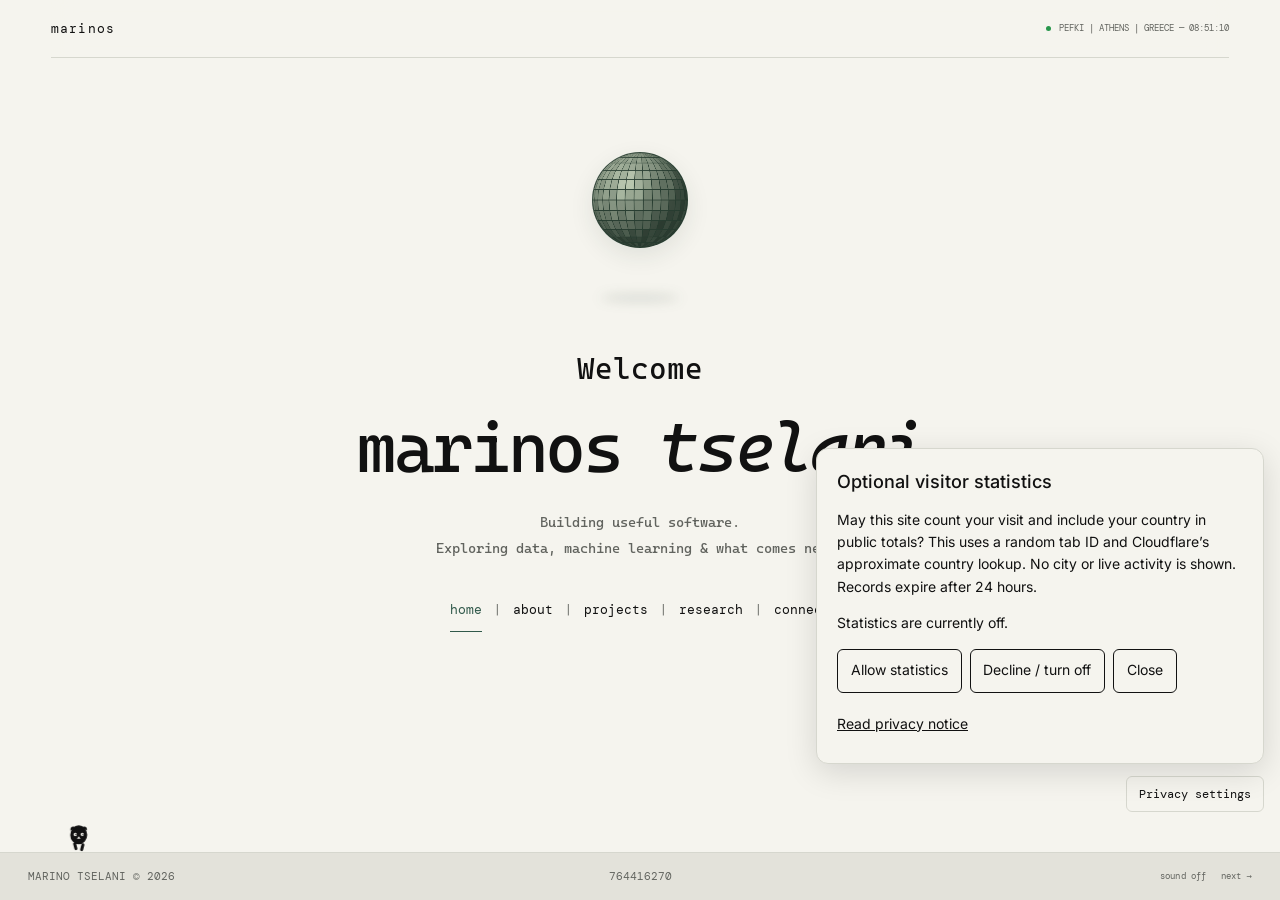
==== commit 9d8f0261: "Require consent for country statistics and self-host fonts" ====
--- a/index.html
+++ b/index.html
@@ -19,7 +19,8 @@
     <script src="home-archer.js" defer></script>
     <script src="disco-orb.js" defer></script>
     <script src="visitor-config.js" defer></script>
-    <script src="visitor-map.js" defer></script>
+    <script src="privacy.js" defer></script>
+    <script src="visitor-countries.js" defer></script>
     <script src="connect-globe.js" defer></script>
     <script src="globe-merge.js" defer></script>
   </head>
--- a/style.css
+++ b/style.css
@@ -1,5 +1,90 @@
-@import url("https://fonts.googleapis.com/css2?family=DM+Mono:wght@300;400;500&family=Inter:wght@400;500;600&display=swap");
-
+@font-face {
+  font-family: 'DM Mono';
+  font-style: normal;
+  font-weight: 300;
+  font-display: swap;
+  src: url(assets/fonts/dm-mono-300.ttf) format('truetype');
+}
+@font-face {
+  font-family: 'DM Mono';
+  font-style: normal;
+  font-weight: 400;
+  font-display: swap;
+  src: url(assets/fonts/dm-mono-400.ttf) format('truetype');
+}
+@font-face {
+  font-family: 'DM Mono';
+  font-style: normal;
+  font-weight: 500;
+  font-display: swap;
+  src: url(assets/fonts/dm-mono-500.ttf) format('truetype');
+}
+@font-face {
+  font-family: 'Inter';
+  font-style: normal;
+  font-weight: 400;
+  font-display: swap;
+  src: url(assets/fonts/inter-400.ttf) format('truetype');
+}
+@font-face {
+  font-family: 'Inter';
+  font-style: normal;
+  font-weight: 500;
+  font-display: swap;
+  src: url(assets/fonts/inter-500.ttf) format('truetype');
+}
+@font-face {
+  font-family: 'Inter';
+  font-style: normal;
+  font-weight: 600;
+  font-display: swap;
+  src: url(assets/fonts/inter-600.ttf) format('truetype');
+}
+
+@font-face {
+  font-family: "Cascadia Code";
+  font-style: normal;
+  font-weight: 400;
+  font-display: swap;
+  src: url("assets/fonts/cascadia-code-regular.ttf") format("truetype");
+}
+@font-face {
+  font-family: "Cascadia Code";
+  font-style: italic;
+  font-weight: 400;
+  font-display: swap;
+  src: url("assets/fonts/cascadia-code-italic.ttf") format("truetype");
+}
+
+.privacy-settings {
+  position: fixed; right: 1rem; bottom: 5.5rem; z-index: 80;
+  font: .75rem/1.5 var(--mono); color: var(--fg); background: var(--bg);
+  border: 1px solid var(--line); border-radius: 6px; padding: .5rem .75rem;
+}
+.privacy-panel {
+  position: fixed; right: 1rem; bottom: 8.5rem; z-index: 90;
+  width: min(28rem, calc(100% - 2rem)); max-height: calc(100dvh - 10rem);
+  overflow-y: auto; padding: 1.25rem; background: var(--bg); color: var(--fg);
+  border: 1px solid var(--line); border-radius: 12px; box-shadow: 0 8px 32px #0002;
+  font: .875rem/1.6 var(--sans);
+}
+.privacy-panel[hidden] { display: none; }
+.privacy-panel h2, .privacy-notice h2 { margin: 0 0 .75rem; font: 500 1.125rem/1.4 var(--sans); }
+.privacy-actions { display: flex; flex-wrap: wrap; gap: .5rem; }
+.privacy-actions button, .privacy-notice button {
+  min-height: 44px; padding: .6rem .8rem; border: 1px solid var(--fg);
+  border-radius: 6px; background: var(--bg); color: var(--fg); font: inherit;
+}
+.privacy-actions button:disabled { opacity: .5; }
+.privacy-text-link { margin-top: .75rem; padding: .5rem 0; border: 0; background: none; color: inherit; text-decoration: underline; font: inherit; }
+.privacy-notice { width: min(42rem, calc(100% - 2rem)); max-height: 80dvh; overflow: auto; padding: 1.5rem; background: var(--bg); color: var(--fg); border: 1px solid var(--line); border-radius: 12px; font: 1rem/1.65 var(--sans); }
+.privacy-notice::backdrop { background: #0006; }
+.privacy-notice h3 { font-size: 1rem; margin-top: 1.5rem; }
+.privacy-notice a { text-decoration: underline; overflow-wrap: anywhere; }
+@media (max-width: 640px) {
+  .privacy-settings { bottom: 8.5rem; }
+  .privacy-panel { bottom: 11.5rem; max-height: calc(100dvh - 13rem); }
+}
 :root {
   --bg: #f5f5f1;
   --fg: #111;
@@ -8,7 +93,7 @@
   --accent: #111;
   --serif: Georgia, "Times New Roman", serif;
   --mono: "DM Mono", monospace;
-  --sans: Inter, Arial, sans-serif;
+  --sans: Inter, system-ui, -apple-system, "Segoe UI", sans-serif;
 }
 
 * {
@@ -674,7 +759,7 @@
 .project-tech { font: 10px/1.9 var(--mono); color: var(--muted); }
 .repo-label { display: block; margin-top: 10px; color: var(--accent); font: 10px var(--mono); letter-spacing: 0; }
 .big-quote { font-size: clamp(28px,3.2vw,42px); max-width: 450px; }
-.research p { font-size: 14px; line-height: 1.8; }
+.research p { font-family: var(--sans); font-size: 14px; line-height: 1.8; }
 .job { padding-block: 25px; }
 .job h3 { font-size: 26px; }
 .connect { padding-block: 75px 65px; }
@@ -762,9 +847,9 @@
   display: flex; flex-direction: column; align-items: center;
 }
 .welcome-eyebrow { margin: 2px 0 19px; font: 10px/1.8 var(--mono); letter-spacing: .13em; text-transform: uppercase; color: var(--muted); }
-.welcome h1 { margin: 0; font: 400 clamp(46px, 7.2vw, 96px)/1.02 var(--serif); letter-spacing: -.055em; }
+.welcome h1 { margin: 0; font: 400 clamp(34px, 5.5vw, 72px)/1.12 "Cascadia Code", Consolas, monospace; letter-spacing: -.045em; }
 .welcome h1 em { font-weight: 400; }
-.welcome-intro { margin: 22px 0 0; font-size: 14px; line-height: 1.85; color: var(--muted); max-width: 430px; }
+.welcome-intro { margin: 22px 0 0; font-family: "Cascadia Code", Consolas, monospace; font-size: 14px; line-height: 1.85; color: var(--muted); max-width: 430px; }
 .welcome-links { display: flex; justify-content: center; flex-wrap: wrap; gap: 10px 28px; margin-top: 26px; }
 .welcome-links a { font: 11px/1.5 var(--mono); padding: 12px 0; border-bottom: 1px solid var(--line); transition: border-color .2s, color .2s; }
 .welcome-links a:hover { color: var(--accent); border-color: var(--accent); }
@@ -822,7 +907,7 @@
   margin: 2px 0 19px;
   min-height: 42px;
   width: 100%;
-  font: 400 clamp(22px, 4.5vw, 30px)/1.4 var(--serif);
+  font: 400 clamp(22px, 4.5vw, 30px)/1.4 "Cascadia Code", Consolas, monospace;
   color: var(--fg);
 }
 .welcome-word {
@@ -839,12 +924,12 @@
 .welcome-home .welcome-links a:hover,
 .welcome-home .welcome-links a[aria-current="page"] { color: var(--accent); border-bottom-color: var(--accent); }
 .welcome-home .welcome-links .nav-divider { margin: 0; color: var(--muted); font: 11px/1 var(--mono); }
-.welcome-prefix { display: inline-block; width: 2em; margin-right: .45em; overflow: hidden; vertical-align: baseline; font-size: .45em; letter-spacing: -.025em; white-space: nowrap; animation: welcome-prefix-fade 2s ease-in-out 4s forwards; }
+.welcome-prefix { display: inline-block; width: 4.2ch; margin-right: .45em; overflow: hidden; vertical-align: baseline; font-size: .45em; letter-spacing: -.025em; white-space: nowrap; animation: welcome-prefix-fade 2s ease-in-out 4s forwards; }
 @media (max-width: 480px) {
-  .welcome h1 { font-size: clamp(30px, 8.5vw, 40px); }
+  .welcome h1 { font-size: clamp(22px, 6.2vw, 30px); }
 }
 @keyframes welcome-prefix-fade {
-  from { opacity: 1; width: 2em; margin-right: .45em; }
+  from { opacity: 1; width: 4.2ch; margin-right: .45em; }
   to { opacity: 0; width: 0; margin-right: 0; }
 }
 
@@ -1655,6 +1740,13 @@
 }
 /* END READABILITY PASS */
 /* BEGIN CONTENT TYPOGRAPHY — consistent title roles across interior pages. */
+.about-page .about-copy p,
+.about-page .job p,
+.detail-page .project p,
+.detail-page .research p {
+  font-optical-sizing: auto;
+  letter-spacing: normal;
+}
 .about-page .job h3,
 .detail-page .project h3,
 .detail-page .paper-title {
@@ -1672,6 +1764,11 @@
   line-height: 1.6;
   letter-spacing: -.01em;
 }
+#research .big-quote,
+#research .paper-title {
+  font-family: "Cascadia Code", Consolas, monospace;
+  font-weight: 400;
+}
 /* END CONTENT TYPOGRAPHY */
 /* Compact Connect: let the globe yield space to the contact directory. */
 .connect .connect-directory {
@@ -1699,4 +1796,17 @@
     margin-block: 20px 12px;
   }
   .connect .connect-directory { row-gap: 20px; }
-}+}
+/* Mobile-only direct encounters; desktop animation rules remain unchanged. */
+@media (max-width: 800px) {
+
+  .welcome-orbit.orb-companion.is-mobile-merging { opacity: 1; }
+}
+/* Keep mobile Connect glow local and avoid backdrop-blur flicker in the footer. */
+@media (max-width: 800px) {
+  .connect .connect-globe { clip-path: inset(-32px); }
+  body:has(.connect) .site-footer {
+    backdrop-filter: none;
+    -webkit-backdrop-filter: none;
+  }
+}
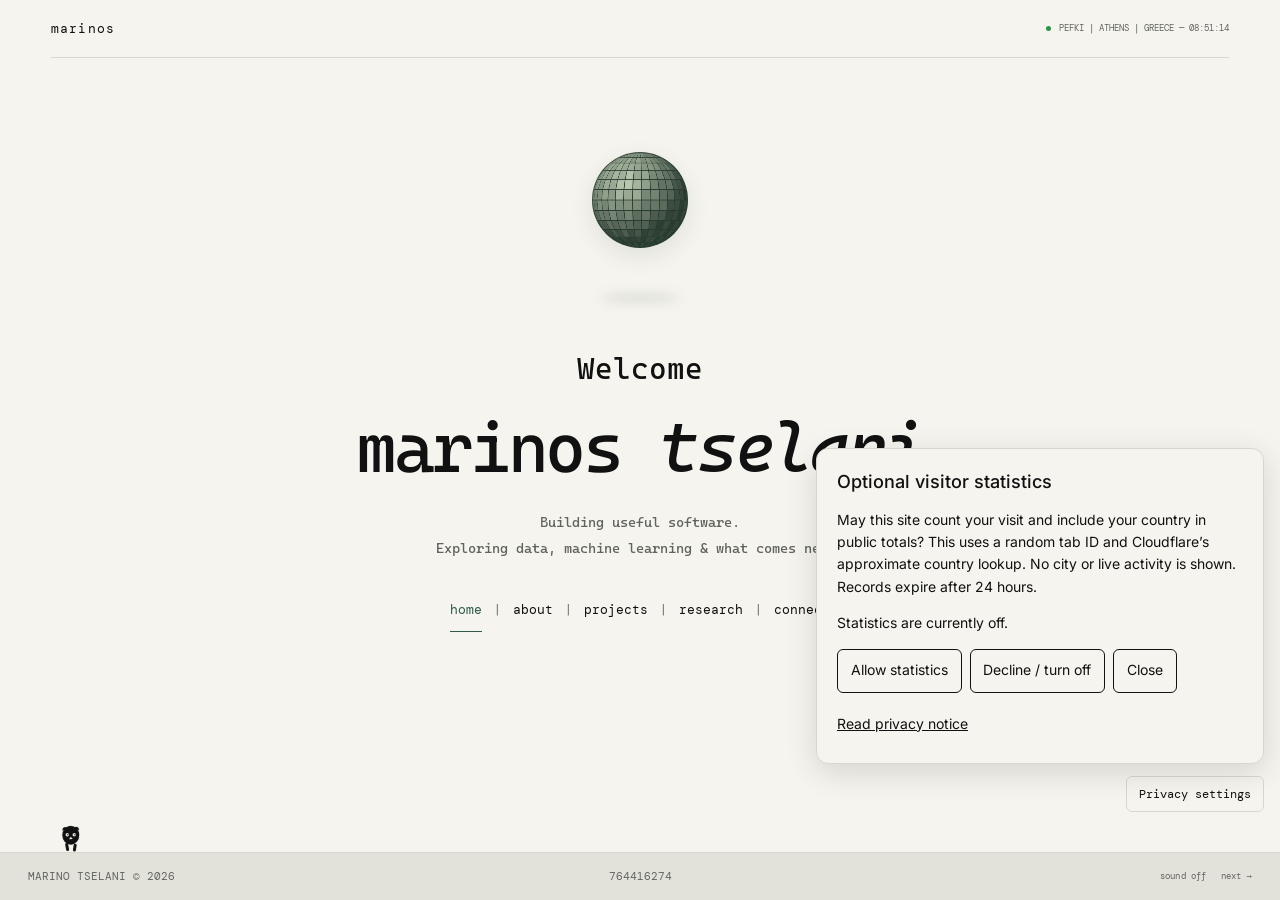
==== commit c74b173d: "Refresh cached assets for privacy rollout" ====
--- a/index.html
+++ b/index.html
@@ -10,12 +10,12 @@
     />
 
     <!-- External CSS -->
-    <link rel="stylesheet" href="style.css" />
+    <link rel="stylesheet" href="style.css?v=privacy-20261013" />
 
     <!-- External JS -->
-    <script src="page-data.js" defer></script>
+    <script src="page-data.js?v=privacy-20261013" defer></script>
     <script src="page-router.js" defer></script>
-    <script src="main.js" defer></script>
+    <script src="main.js?v=privacy-20261013" defer></script>
     <script src="home-archer.js" defer></script>
     <script src="disco-orb.js" defer></script>
     <script src="visitor-config.js" defer></script>
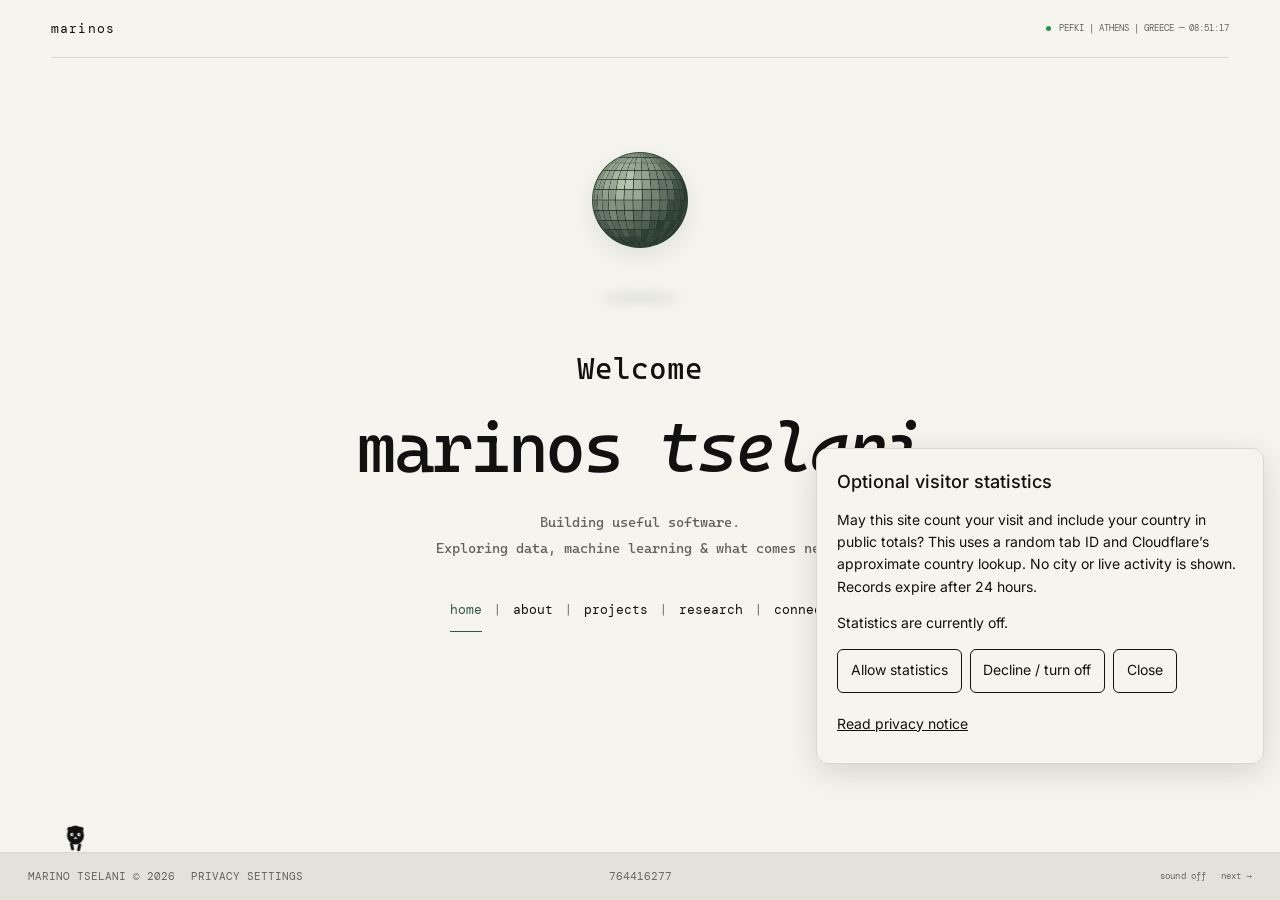
==== commit eecf19e4: "Place privacy settings as plain footer text" ====
--- a/index.html
+++ b/index.html
@@ -10,16 +10,16 @@
     />
 
     <!-- External CSS -->
-    <link rel="stylesheet" href="style.css?v=privacy-20261013" />
+    <link rel="stylesheet" href="style.css?v=privacy-footer-20261013" />
 
     <!-- External JS -->
-    <script src="page-data.js?v=privacy-20261013" defer></script>
+    <script src="page-data.js?v=privacy-footer-20261013" defer></script>
     <script src="page-router.js" defer></script>
-    <script src="main.js?v=privacy-20261013" defer></script>
+    <script src="main.js?v=privacy-footer-20261013" defer></script>
     <script src="home-archer.js" defer></script>
     <script src="disco-orb.js" defer></script>
     <script src="visitor-config.js" defer></script>
-    <script src="privacy.js" defer></script>
+    <script src="privacy.js?v=footer-20261013" defer></script>
     <script src="visitor-countries.js" defer></script>
     <script src="connect-globe.js" defer></script>
     <script src="globe-merge.js" defer></script>
--- a/style.css
+++ b/style.css
@@ -57,10 +57,14 @@
 }
 
 .privacy-settings {
-  position: fixed; right: 1rem; bottom: 5.5rem; z-index: 80;
-  font: .75rem/1.5 var(--mono); color: var(--fg); background: var(--bg);
-  border: 1px solid var(--line); border-radius: 6px; padding: .5rem .75rem;
-}
+  appearance: none; display: inline; flex: none;
+  font: inherit; text-transform: inherit; color: inherit;
+  background: none; border: 0; border-radius: 0; padding: 0;
+  cursor: pointer;
+}
+.footer-identity { display: flex; flex-wrap: wrap; align-items: center; gap: .25rem 1rem; text-align: left; }
+.privacy-settings:hover { color: var(--fg); text-decoration: underline; text-underline-offset: .2em; }
+.privacy-settings:focus-visible { outline: 1px solid var(--fg); outline-offset: 4px; }
 .privacy-panel {
   position: fixed; right: 1rem; bottom: 8.5rem; z-index: 90;
   width: min(28rem, calc(100% - 2rem)); max-height: calc(100dvh - 10rem);
@@ -82,7 +86,6 @@
 .privacy-notice h3 { font-size: 1rem; margin-top: 1.5rem; }
 .privacy-notice a { text-decoration: underline; overflow-wrap: anywhere; }
 @media (max-width: 640px) {
-  .privacy-settings { bottom: 8.5rem; }
   .privacy-panel { bottom: 11.5rem; max-height: calc(100dvh - 13rem); }
 }
 :root {
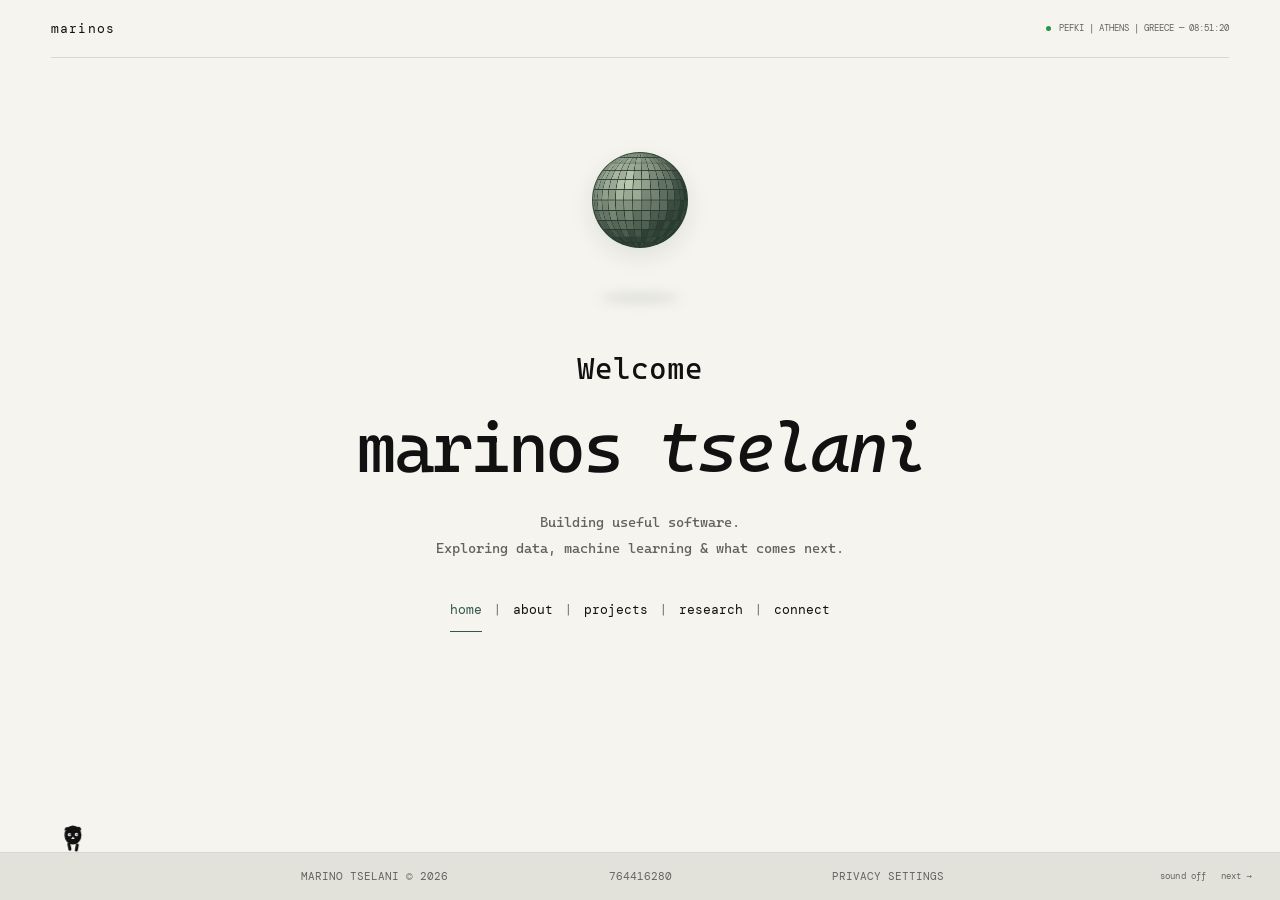
==== commit 5d0298a6: "some visual changes" ====
--- a/index.html
+++ b/index.html
@@ -10,16 +10,16 @@
     />
 
     <!-- External CSS -->
-    <link rel="stylesheet" href="style.css?v=privacy-footer-20261013" />
+    <link rel="stylesheet" href="style.css?v=privacy-bubble-20261013" />
 
     <!-- External JS -->
-    <script src="page-data.js?v=privacy-footer-20261013" defer></script>
+    <script src="page-data.js?v=privacy-bubble-20261013" defer></script>
     <script src="page-router.js" defer></script>
-    <script src="main.js?v=privacy-footer-20261013" defer></script>
+    <script src="main.js?v=privacy-bubble-20261013" defer></script>
     <script src="home-archer.js" defer></script>
     <script src="disco-orb.js" defer></script>
     <script src="visitor-config.js" defer></script>
-    <script src="privacy.js?v=footer-20261013" defer></script>
+    <script src="privacy.js?v=bubble-20261013" defer></script>
     <script src="visitor-countries.js" defer></script>
     <script src="connect-globe.js" defer></script>
     <script src="globe-merge.js" defer></script>
--- a/style.css
+++ b/style.css
@@ -62,17 +62,19 @@
   background: none; border: 0; border-radius: 0; padding: 0;
   cursor: pointer;
 }
-.footer-identity { display: flex; flex-wrap: wrap; align-items: center; gap: .25rem 1rem; text-align: left; }
 .privacy-settings:hover { color: var(--fg); text-decoration: underline; text-underline-offset: .2em; }
 .privacy-settings:focus-visible { outline: 1px solid var(--fg); outline-offset: 4px; }
 .privacy-panel {
-  position: fixed; right: 1rem; bottom: 8.5rem; z-index: 90;
-  width: min(28rem, calc(100% - 2rem)); max-height: calc(100dvh - 10rem);
-  overflow-y: auto; padding: 1.25rem; background: var(--bg); color: var(--fg);
-  border: 1px solid var(--line); border-radius: 12px; box-shadow: 0 8px 32px #0002;
+  position: fixed; left: 1rem; bottom: var(--privacy-bottom, 8.5rem); z-index: 90;
+  width: min(28rem, calc(100% - 2rem)); max-height: calc(100dvh - var(--privacy-bottom, 8.5rem) - 1rem);
+  padding: 0; background: var(--bg); color: var(--fg);
+  border: 1px solid var(--muted); border-radius: 16px; box-shadow: 0 4px 16px #0001;
   font: .875rem/1.6 var(--sans);
 }
 .privacy-panel[hidden] { display: none; }
+.privacy-panel-content { padding: 1.25rem; max-height: inherit; overflow-y: auto; border-radius: inherit; }
+.privacy-panel::after { content: ''; position: absolute; left: var(--privacy-tail, 50%); bottom: -8px; width: 14px; height: 14px; background: var(--bg); border-right: 1px solid var(--muted); border-bottom: 1px solid var(--muted); transform: translateX(-50%) rotate(45deg); }
+.has-privacy-speech .character-speech { visibility: hidden; opacity: 0; }
 .privacy-panel h2, .privacy-notice h2 { margin: 0 0 .75rem; font: 500 1.125rem/1.4 var(--sans); }
 .privacy-actions { display: flex; flex-wrap: wrap; gap: .5rem; }
 .privacy-actions button, .privacy-notice button {
@@ -85,9 +87,6 @@
 .privacy-notice::backdrop { background: #0006; }
 .privacy-notice h3 { font-size: 1rem; margin-top: 1.5rem; }
 .privacy-notice a { text-decoration: underline; overflow-wrap: anywhere; }
-@media (max-width: 640px) {
-  .privacy-panel { bottom: 11.5rem; max-height: calc(100dvh - 13rem); }
-}
 :root {
   --bg: #f5f5f1;
   --fg: #111;
@@ -1805,6 +1804,26 @@
 
   .welcome-orbit.orb-companion.is-mobile-merging { opacity: 1; }
 }
+/* Name and privacy flank the counter as one centered footer group. */
+.site-footer.has-counter { grid-template-columns: 1fr; }
+.footer-center {
+  grid-column: 1; grid-row: 1; justify-self: center;
+  display: grid; grid-template-columns: minmax(0, 1fr) 20rem minmax(0, 1fr);
+  align-items: center; gap: 2rem; width: min(54rem, 100%);
+}
+.footer-center > .footer-side { grid-column: 1; grid-row: 1; justify-self: end; text-align: right; }
+.footer-center > .footer-counter { grid-column: 2; grid-row: 1; justify-self: stretch; width: 100%; max-width: none; min-width: 0; min-height: 1.5em; display: grid; place-items: center; text-align: center; white-space: normal; overflow-wrap: anywhere; }
+.footer-center > .privacy-settings { grid-column: 3; grid-row: 1; justify-self: start; text-align: left; font: .6875rem/1.5 var(--mono); text-transform: uppercase; color: var(--muted); }
+.has-counter .music-controls { position: absolute; right: 28px; }
+@media (max-width: 1000px) {
+  .site-footer.has-counter { height: auto; min-height: 72px; grid-template-columns: minmax(0, 1fr); grid-template-rows: auto auto; gap: .5rem; padding: .65rem 12px; }
+  .has-counter .music-controls { position: static; grid-column: 1; grid-row: 2; justify-self: center; }
+  .footer-center { gap: clamp(1rem, 2vw, 2rem); }
+}
+@media (max-width: 640px) {
+  .footer-center { grid-template-columns: minmax(0, 1fr) minmax(0, 1.6fr) minmax(0, 1fr); gap: .5rem; }
+  .footer-center > .footer-counter { min-height: 4.5em; }
+}
 /* Keep mobile Connect glow local and avoid backdrop-blur flicker in the footer. */
 @media (max-width: 800px) {
   .connect .connect-globe { clip-path: inset(-32px); }
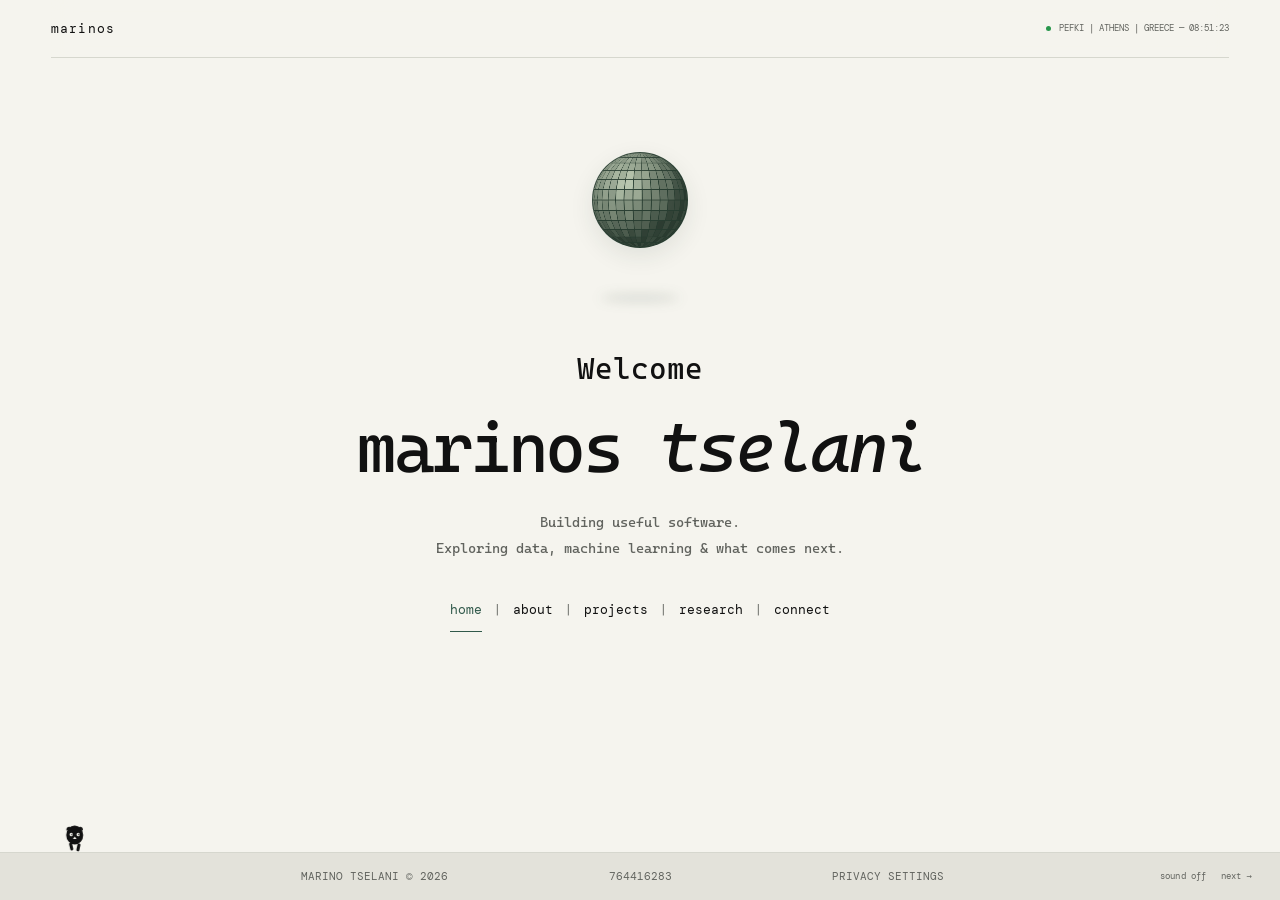
==== commit 6e518424: "some visibility and privacy changes to the connect page" ====
--- a/index.html
+++ b/index.html
@@ -10,18 +10,18 @@
     />
 
     <!-- External CSS -->
-    <link rel="stylesheet" href="style.css?v=privacy-bubble-20261013" />
+    <link rel="stylesheet" href="style.css?v=city-stats-20261014" />
 
     <!-- External JS -->
-    <script src="page-data.js?v=privacy-bubble-20261013" defer></script>
+    <script src="page-data.js?v=city-stats-20261014" defer></script>
     <script src="page-router.js" defer></script>
     <script src="main.js?v=privacy-bubble-20261013" defer></script>
     <script src="home-archer.js" defer></script>
     <script src="disco-orb.js" defer></script>
     <script src="visitor-config.js" defer></script>
-    <script src="privacy.js?v=bubble-20261013" defer></script>
-    <script src="visitor-countries.js" defer></script>
-    <script src="connect-globe.js" defer></script>
+    <script src="privacy.js?v=city-stats-20261014" defer></script>
+    <script src="visitor-countries.js?v=city-stats-20261014" defer></script>
+    <script src="connect-globe.js?v=city-stats-20261014" defer></script>
     <script src="globe-merge.js" defer></script>
   </head>
 
--- a/style.css
+++ b/style.css
@@ -67,15 +67,25 @@
 .privacy-panel {
   position: fixed; left: 1rem; bottom: var(--privacy-bottom, 8.5rem); z-index: 90;
   width: min(28rem, calc(100% - 2rem)); max-height: calc(100dvh - var(--privacy-bottom, 8.5rem) - 1rem);
-  padding: 0; background: var(--bg); color: var(--fg);
-  border: 1px solid var(--muted); border-radius: 16px; box-shadow: 0 4px 16px #0001;
-  font: .875rem/1.6 var(--sans);
+  padding: 0; background: transparent; color: #526454; isolation: isolate;
+  border: 0; border-radius: 0; box-shadow: none;
+  font: 500 .65625rem/1.6 var(--mono); text-transform: uppercase;
 }
 .privacy-panel[hidden] { display: none; }
-.privacy-panel-content { padding: 1.25rem; max-height: inherit; overflow-y: auto; border-radius: inherit; }
-.privacy-panel::after { content: ''; position: absolute; left: var(--privacy-tail, 50%); bottom: -8px; width: 14px; height: 14px; background: var(--bg); border-right: 1px solid var(--muted); border-bottom: 1px solid var(--muted); transform: translateX(-50%) rotate(45deg); }
+.privacy-panel::before {
+  content: ''; position: absolute; inset: 0; z-index: -1; pointer-events: none;
+  border: 12px solid transparent;
+  border-image: url("data:image/svg+xml,%3Csvg xmlns='http://www.w3.org/2000/svg' width='48' height='48' viewBox='0 0 48 48' shape-rendering='crispEdges'%3E%3Cpath d='M12 0H36V4H40V8H44V12H48V36H44V40H40V44H36V48H12V44H8V40H4V36H0V12H4V8H8V4H12Z' fill='%23849080'/%3E%3Cpath d='M12 2H36V6H40V10H44V14H46V34H44V38H40V42H36V46H12V42H8V38H4V34H2V14H4V10H8V6H12Z' fill='%23f5f4ee'/%3E%3C/svg%3E") 12 fill / 12px / 0 stretch;
+}
+.privacy-panel-content > * { flex-shrink: 0; min-width: 0; }
+.privacy-panel-content p { overflow-wrap: anywhere; }
+.privacy-panel .privacy-actions button { flex: 1 1 auto; white-space: normal; overflow-wrap: anywhere; }
+.privacy-panel-content { box-sizing: border-box; min-height: min(20rem, calc(100dvh - var(--privacy-bottom, 8.5rem) - 1rem)); padding: 2rem clamp(1.25rem, 5vw, 2rem); max-height: inherit; overflow-y: auto; border-radius: inherit; display: flex; flex-direction: column; justify-content: safe center; }
+.privacy-panel::after { content: ''; position: absolute; top: calc(100% + 3px); left: var(--privacy-tail, 50%); width: 8px; height: 6px; background: #849080; transform: translateX(-50%); clip-path: polygon(0 0, 100% 0, 100% 50%, 80% 50%, 80% 75%, 60% 75%, 60% 100%, 40% 100%, 40% 75%, 20% 75%, 20% 50%, 0 50%); }
 .has-privacy-speech .character-speech { visibility: hidden; opacity: 0; }
 .privacy-panel h2, .privacy-notice h2 { margin: 0 0 .75rem; font: 500 1.125rem/1.4 var(--sans); }
+.privacy-panel h2 { font-family: var(--mono); font-size: .84375rem; text-wrap: balance; overflow-wrap: anywhere; }
+.privacy-panel .privacy-actions button { border-radius: 0; border-color: #849080; background: #f5f4ee; color: inherit; text-transform: inherit; }
 .privacy-actions { display: flex; flex-wrap: wrap; gap: .5rem; }
 .privacy-actions button, .privacy-notice button {
   min-height: 44px; padding: .6rem .8rem; border: 1px solid var(--fg);
@@ -1381,7 +1391,34 @@
 .visitor-location-details summary { cursor: pointer; }
 .visitor-location-details p { margin: 5px 0; }
 .visitor-location-list { list-style: none; padding: 0; margin: 4px 0; max-height: 130px; overflow-y: auto; }
-.visitor-location-list:empty::after { content: 'No visitor locations to show'; }
+.visitor-location-list:empty::after { content: 'No approximate cities to show'; }
+
+/* Consent-based globe statistics. */
+.connect .visitor-map-info { width: min(100%, 38rem); min-width: 0; margin-inline: auto; }
+.visitor-counts { display: flex; flex-wrap: wrap; justify-content: center; align-items: baseline; gap: .35rem .65rem; margin: .5rem 0; font: .75rem/1.7 var(--mono); color: var(--muted); }
+.visitor-counts strong { font-weight: 500; color: var(--fg); font-variant-numeric: tabular-nums; }
+.visitor-divider { opacity: .45; }
+.visitor-window { white-space: nowrap; }
+.visitor-ticker { width: 100%; overflow: hidden; padding-block: .4rem; mask-image: linear-gradient(to right, transparent, #000 5%, #000 95%, transparent); }
+.visitor-ticker:focus-visible { outline: 1px solid var(--accent); outline-offset: 3px; mask-image: none; }
+.visitor-ticker-track { display: flex; width: max-content; min-width: 200%; animation: country-ticker var(--ticker-duration, 28s) linear infinite; }
+.visitor-ticker-track:empty { display: none; }
+.visitor-ticker-group { display: flex; flex: 1 0 auto; align-items: center; justify-content: space-around; gap: 2rem; padding-right: 2rem; font: .6875rem/1.6 var(--mono); color: var(--accent); white-space: nowrap; }
+.visitor-ticker-group > span::before { content: ''; display: inline-block; width: 4px; height: 4px; margin-right: .5rem; background: #b77535; }
+.visitor-ticker:hover .visitor-ticker-track, .visitor-ticker:focus-within .visitor-ticker-track, .visitor-ticker.is-paused .visitor-ticker-track { animation-play-state: paused; }
+.visitor-statistics-caption { display: flex; flex-wrap: wrap; gap: .5rem; justify-content: center; align-items: baseline; }
+.visitor-statistics-caption [data-ticker-pause] { appearance: none; border: 0; background: transparent; color: var(--muted); padding: .35rem; font: .625rem/1.5 var(--mono); cursor: pointer; text-decoration: underline; text-underline-offset: .2em; }
+.visitor-statistics-caption [data-ticker-pause]:focus-visible { outline: 1px solid var(--accent); }
+.visitor-map-info:not(:has(.visitor-ticker-group > span)) [data-ticker-pause] { display: none; }
+.globe-country-light { transition: opacity 1.2s ease; }
+@keyframes country-ticker { to { transform: translateX(-50%); } }
+@media (prefers-reduced-motion: reduce) {
+  .visitor-ticker { overflow-x: auto; mask-image: none; }
+  .visitor-ticker-track { animation: none; min-width: 0; }
+  .visitor-ticker-group[aria-hidden] { display: none; }
+  .visitor-statistics-caption [data-ticker-pause] { display: none; }
+  .globe-country-light { transition: none; }
+}
 /* About: quiet typography, open columns, and parallel background timelines. */
 .about-page {
   max-width: 1080px;
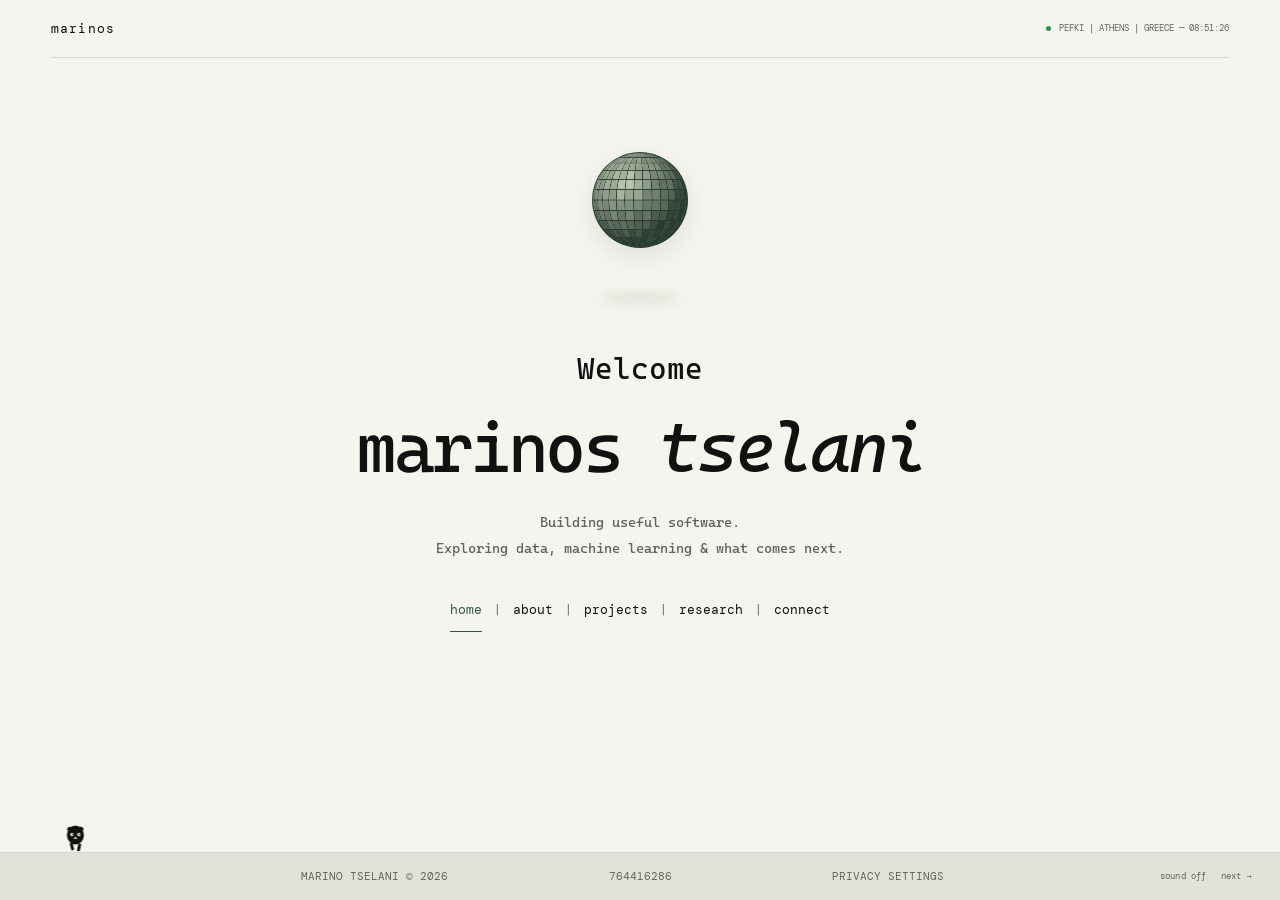
==== commit b2eb3ebf: "Simplify Connect visitor display" ====
--- a/index.html
+++ b/index.html
@@ -13,7 +13,7 @@
     <link rel="stylesheet" href="style.css?v=city-stats-20261014" />
 
     <!-- External JS -->
-    <script src="page-data.js?v=city-stats-20261014" defer></script>
+    <script src="page-data.js?v=connect-clean-20261014" defer></script>
     <script src="page-router.js" defer></script>
     <script src="main.js?v=privacy-bubble-20261013" defer></script>
     <script src="home-archer.js" defer></script>
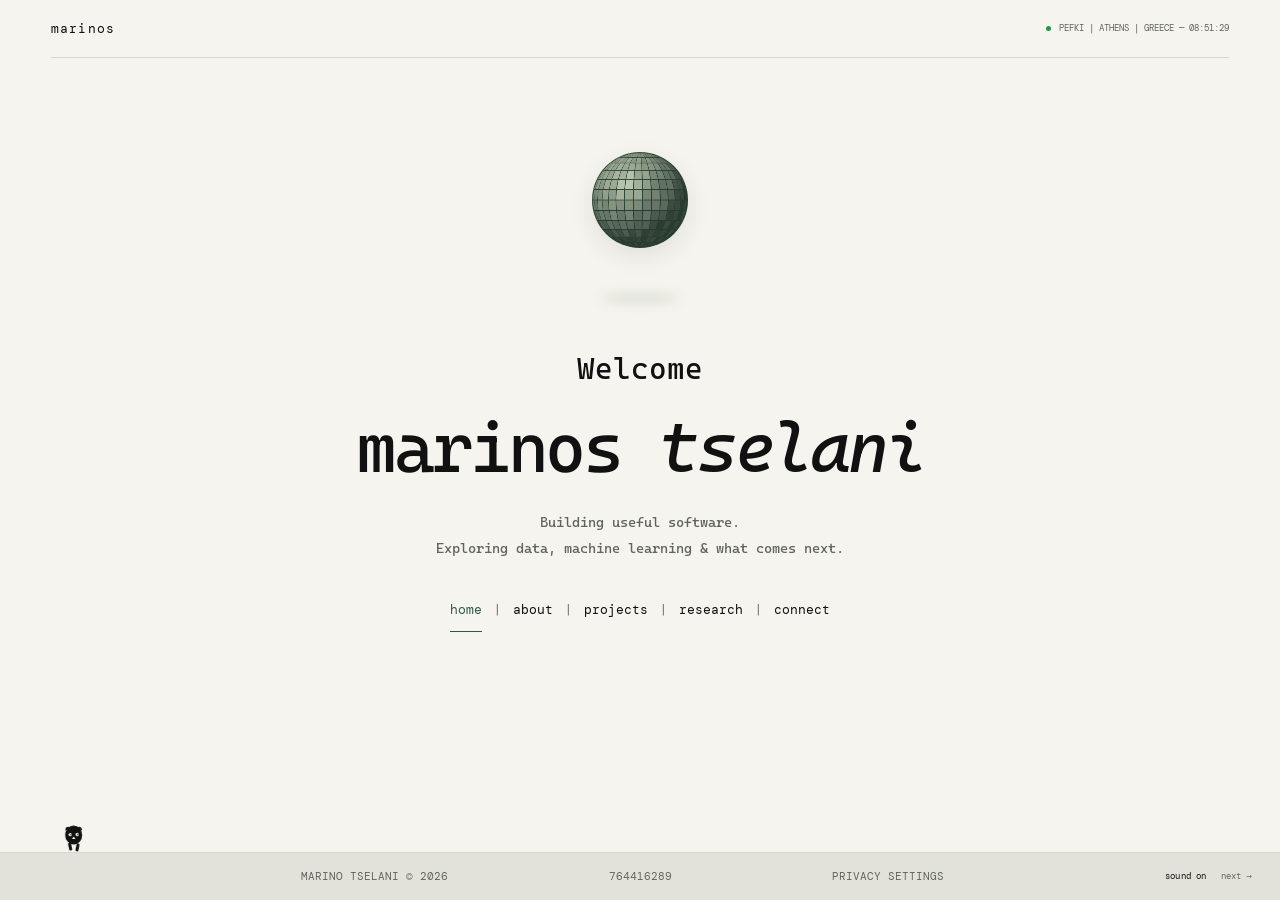
==== commit 4e26ef2d: "Require fresh permission before sharing visitor location" ====
--- a/index.html
+++ b/index.html
@@ -19,7 +19,7 @@
     <script src="home-archer.js" defer></script>
     <script src="disco-orb.js" defer></script>
     <script src="visitor-config.js" defer></script>
-    <script src="privacy.js?v=city-stats-20261014" defer></script>
+    <script src="privacy.js?v=location-consent-20261023" defer></script>
     <script src="visitor-countries.js?v=city-stats-20261014" defer></script>
     <script src="connect-globe.js?v=city-stats-20261014" defer></script>
     <script src="globe-merge.js" defer></script>
--- a/style.css
+++ b/style.css
@@ -1636,7 +1636,7 @@
   text-decoration: none;
   transition: transform .2s ease, background-color .2s ease, color .2s ease;
 }
-.cv-download:hover {
+.cv-download:not(:disabled):hover {
   transform: translateY(-3px);
   background: var(--fg);
   color: var(--bg);
@@ -1686,6 +1686,10 @@
 }
 
 .cv-download { cursor: pointer; }
+.cv-download:disabled {
+  cursor: not-allowed;
+  opacity: .55;
+}
 
 /* Type each page heading only on its first visit in the current tab session. */
 @media (prefers-reduced-motion: no-preference) {
